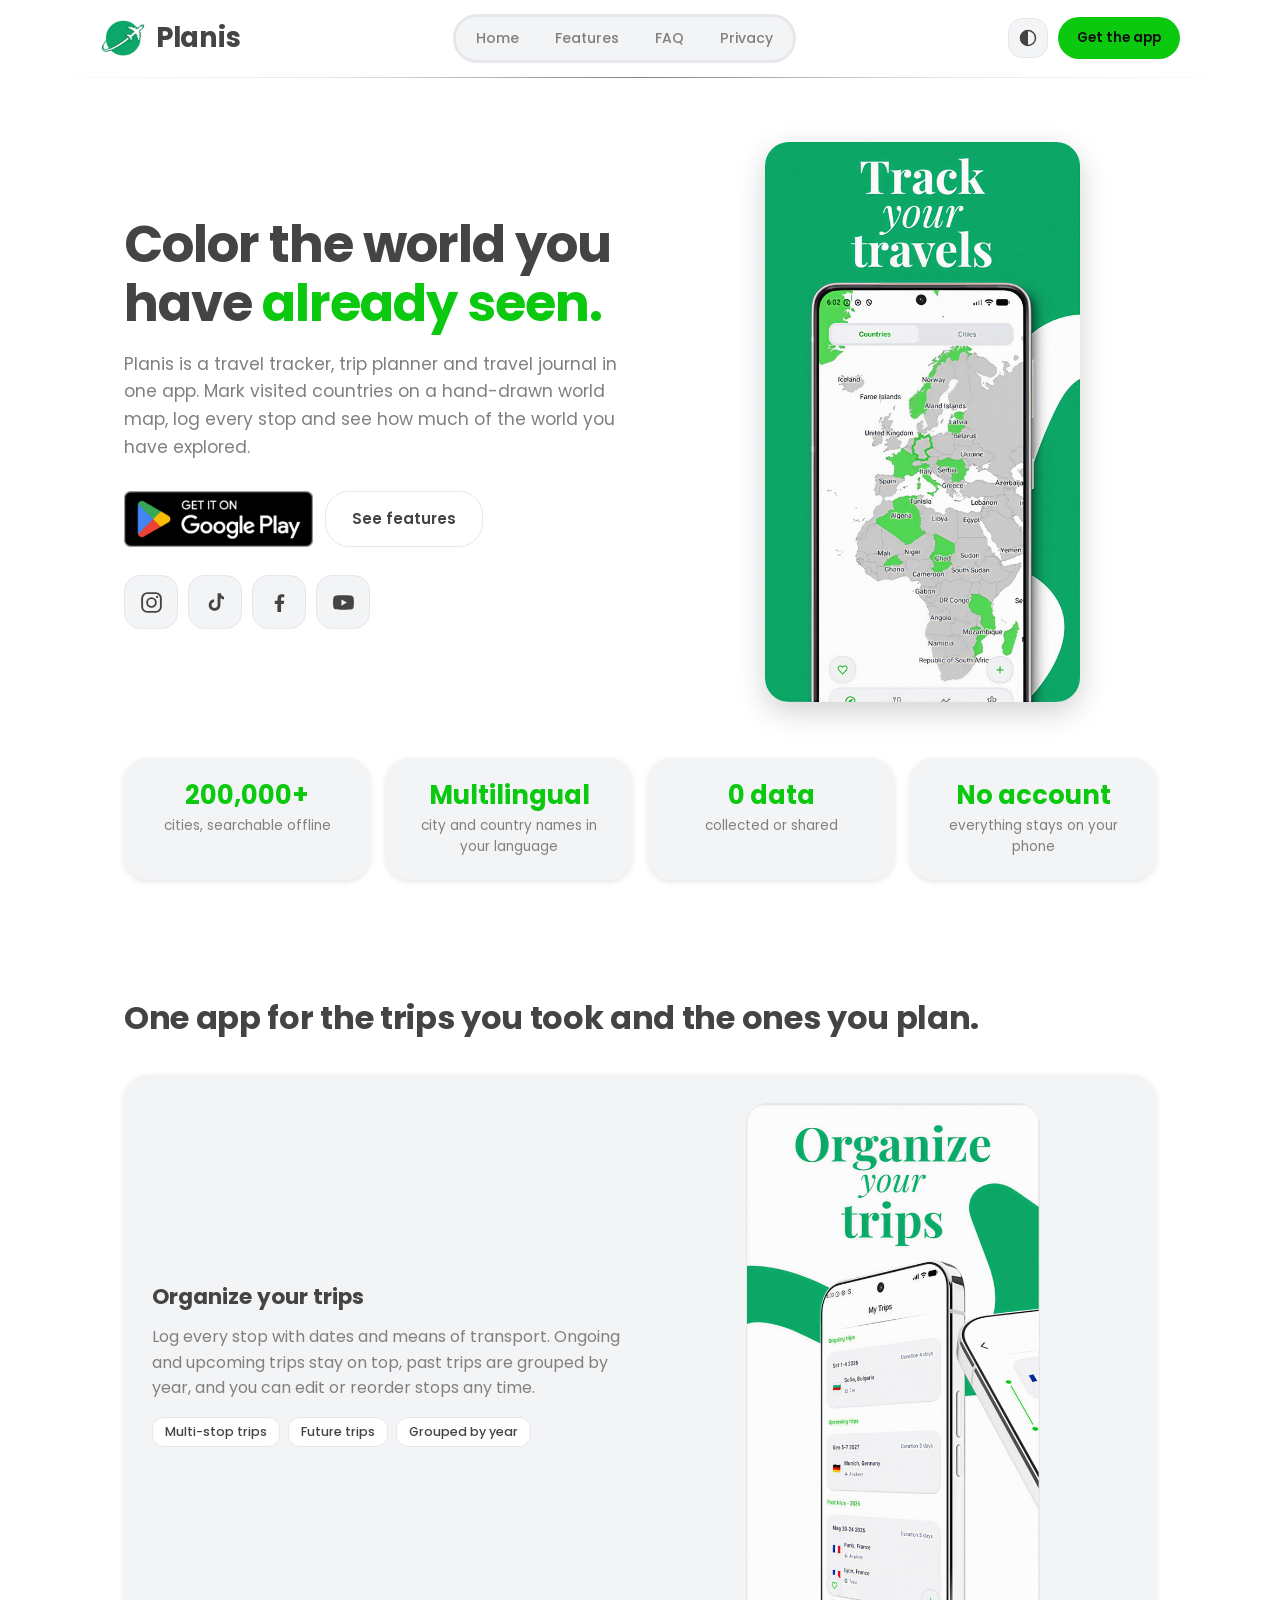
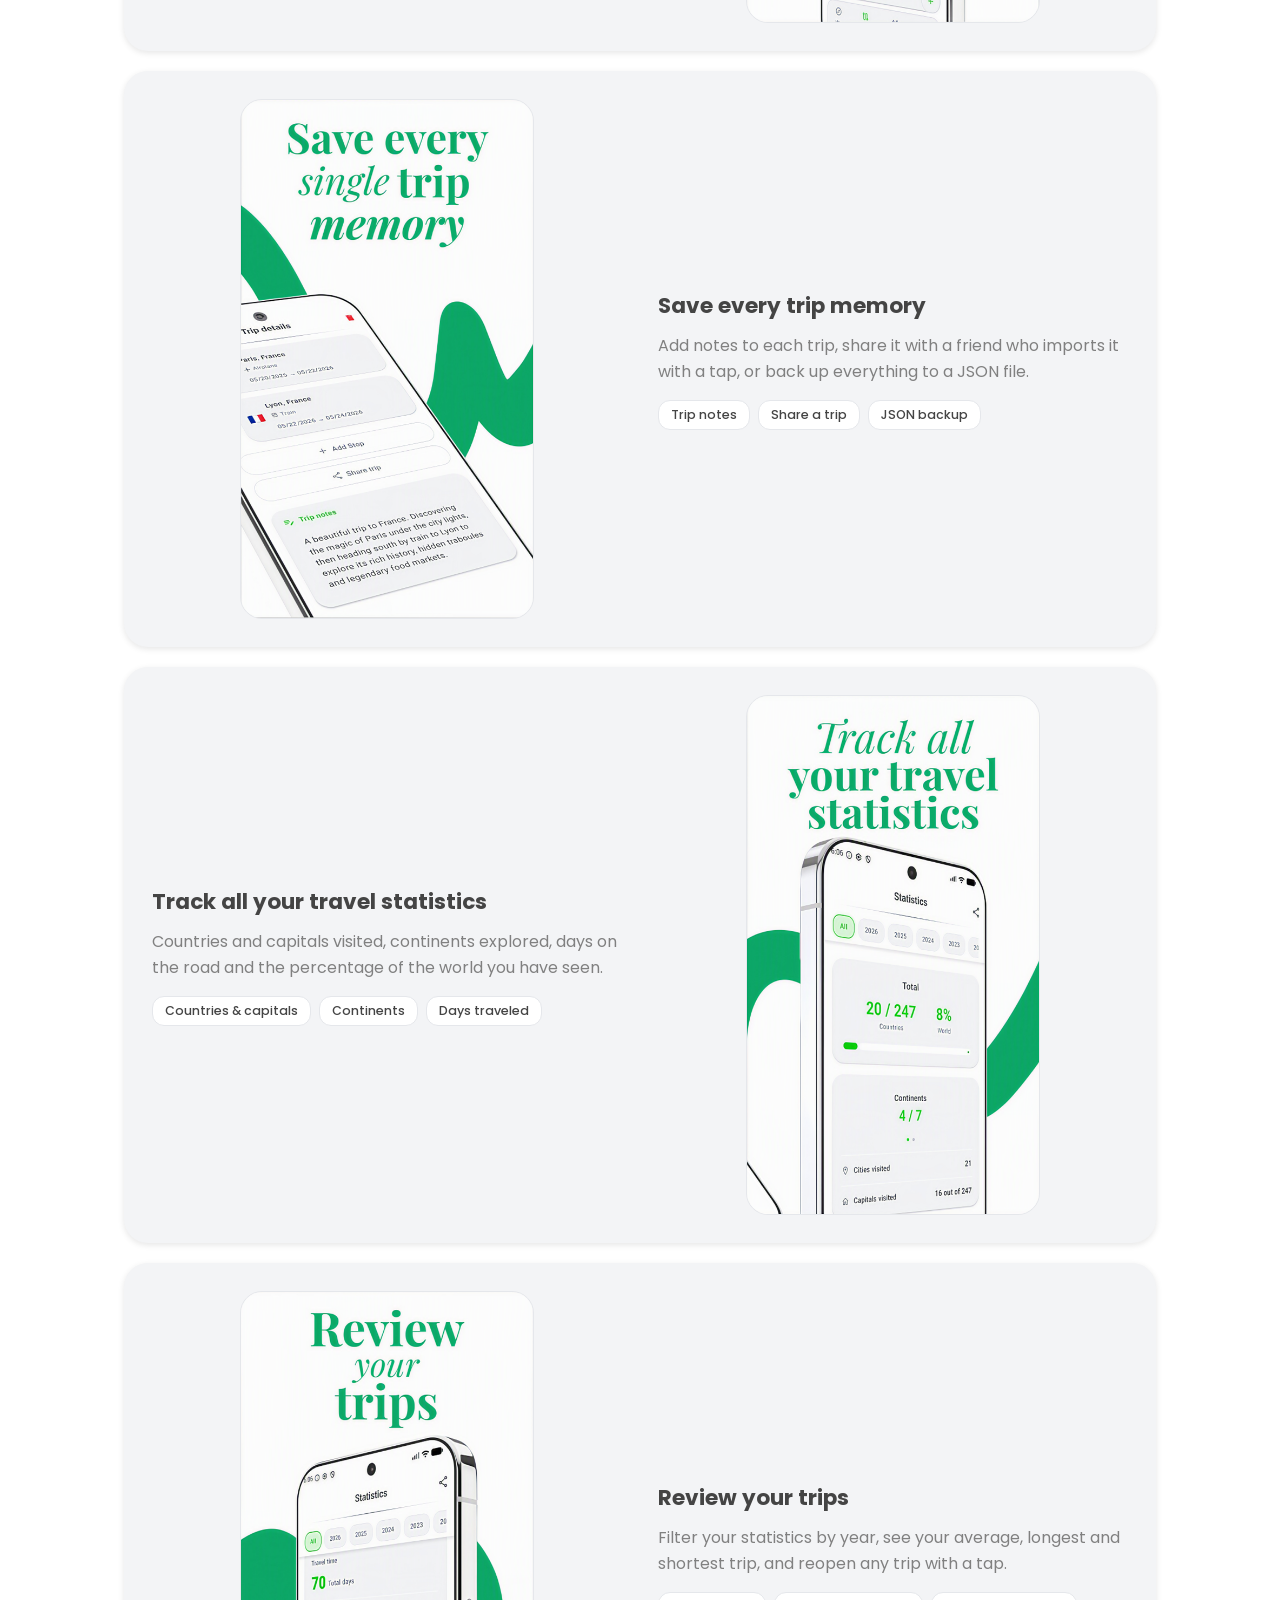
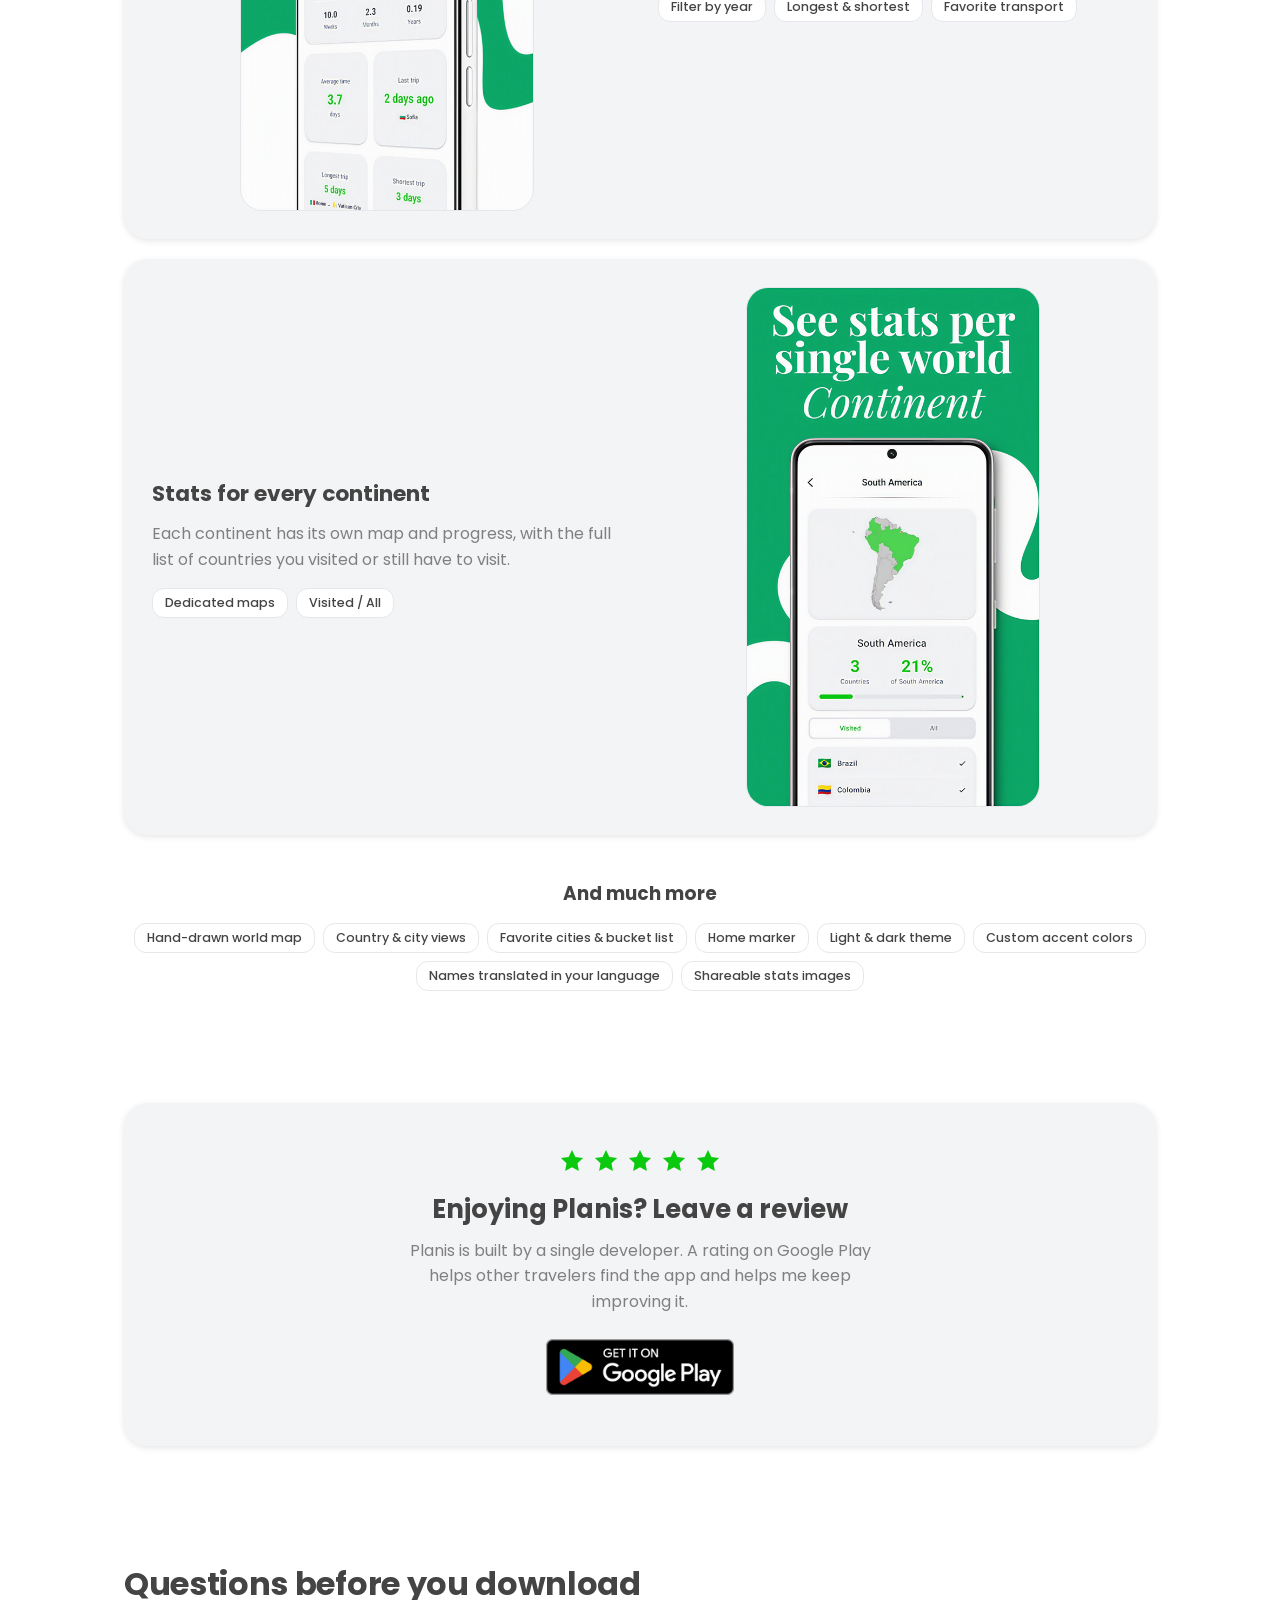
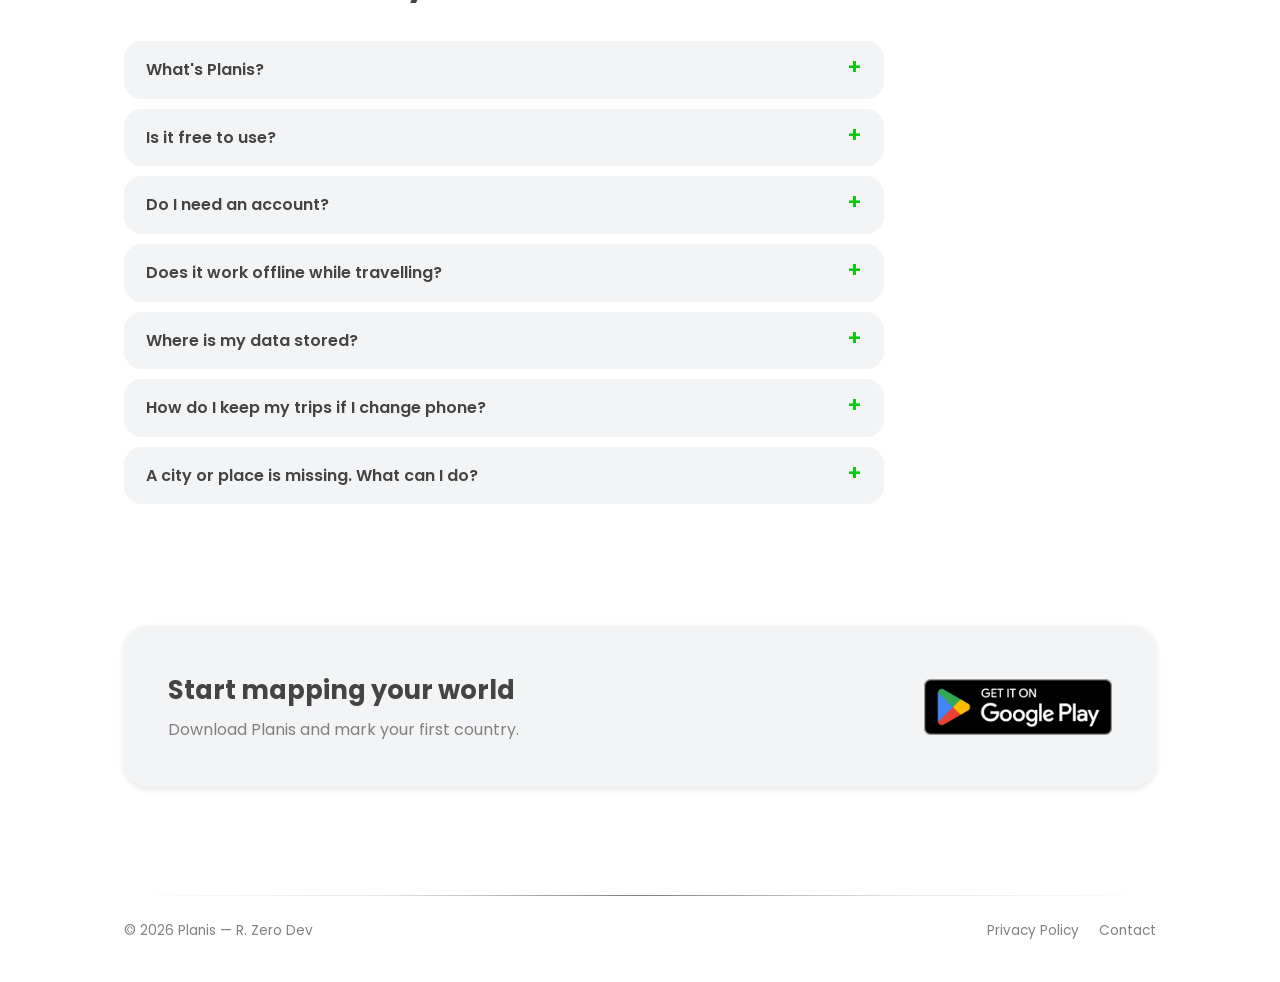
==== index.html @ 57788735 "Update index.html" ====
<!DOCTYPE html>
<html lang="en">
<head>
<meta charset="UTF-8">
<meta name="viewport" content="width=device-width, initial-scale=1.0">
<title>Planis: World Travel Map - Travel tracker &amp; journal</title>
<meta name="description" content="Track your travels, keep a travel journal and view your world statistics. Planis is a private travel map app with a hand-drawn world map. Free on Google Play.">
<meta property="og:title" content="Planis: Visited Countries Map">
<meta property="og:description" content="Track your travels, keep a travel journal and view your world statistics.">
<meta property="og:type" content="website">
<meta property="og:image" content="https://rzerodeveloper.github.io/planis/icon.png">
<meta property="og:url" content="https://rzerodeveloper.github.io/planis/">
<link rel="canonical" href="https://rzerodeveloper.github.io/planis/">
<script type="application/ld+json">
{"@context":"https://schema.org","@type":"MobileApplication","name":"Planis: Visited Countries Map","operatingSystem":"ANDROID","applicationCategory":"TravelApplication","downloadUrl":"https://play.google.com/store/apps/details?id=com.rzerodev.planis","url":"https://rzerodeveloper.github.io/planis/","author":{"@type":"Organization","name":"R. Zero Dev"},"offers":{"@type":"Offer","price":"0","priceCurrency":"USD"}}
</script>
<link rel="icon" href="icon.png" sizes="any">
<link rel="icon" type="image/png" sizes="192x192" href="icon.png">
<link rel="apple-touch-icon" href="icon.png">
<script src="script.js"></script>
<link rel="preconnect" href="https://fonts.googleapis.com">
<link rel="preconnect" href="https://fonts.gstatic.com" crossorigin>
<link href="https://fonts.googleapis.com/css2?family=Poppins:wght@400;500;600;700&display=swap" rel="stylesheet">
<link rel="stylesheet" href="style.css">
</head>
<body>
 
<header class="site">
  <div class="wrap site-bar">
    <a class="logo" href="#top">
      <img class="logo-img" src="icon.png" alt="" onerror="this.style.display='none';this.nextElementSibling.style.display='block'">
      <svg style="display:none" viewBox="0 0 32 32"><rect width="32" height="32" rx="9" fill="#0bc90f"/></svg>
      Planis
    </a>
    <nav class="pill"><a href="#top">Home</a><a href="#features">Features</a><a href="#faq">FAQ</a><a href="privacy.html">Privacy</a></nav>
    <div class="header-actions">
      <details class="prefs">
        <summary aria-label="Appearance"><svg viewBox="0 0 24 24" fill="none" stroke="currentColor" stroke-width="1.8" stroke-linecap="round"><circle cx="12" cy="12" r="9"/><path d="M12 3a9 9 0 0 0 0 18z" fill="currentColor" stroke="none"/></svg></summary>
        <div class="prefs-panel">
          <div class="prefs-label">Theme</div>
          <div class="seg" role="group" aria-label="Theme">
            <button data-theme-set="system" aria-pressed="true">System</button>
            <button data-theme-set="light" aria-pressed="false">Light</button>
            <button data-theme-set="dark" aria-pressed="false">Dark</button>
          </div>
          <div class="prefs-label">Accent color</div>
          <div class="swatches" role="group" aria-label="Accent color">
            <button class="swatch" style="background:#0BC90F" data-c="#0BC90F" aria-label="Green" aria-pressed="true"></button>
            <button class="swatch" style="background:#F18502" data-c="#F18502" aria-label="Orange" aria-pressed="false"></button>
            <button class="swatch" style="background:#00EAFF" data-c="#00EAFF" aria-label="Cyan" aria-pressed="false"></button>
            <button class="swatch" style="background:#A90CC4" data-c="#A90CC4" aria-label="Magenta" aria-pressed="false"></button>
            <button class="swatch" style="background:#BD1207" data-c="#BD1207" aria-label="Red" aria-pressed="false"></button>
          </div>
        </div>
      </details>
      <a class="btn btn-primary btn-small" href="https://play.google.com/store/apps/details?id=com.rzerodev.planis" target="_blank" rel="noopener">Get the app</a>
    </div>
  </div>
  <div class="fade-line"></div>
</header>
 
<main id="top">
 
  <section class="hero">
    <div class="wrap hero-grid">
      <div>
        <h1 class="hero-title">Color the world you have <em>already seen.</em></h1>
        <p class="hero-sub">Planis is a travel tracker, trip planner and travel journal in one app. Mark visited countries on a hand-drawn world map, log every stop and see how much of the world you have explored.</p>
        <div class="hero-actions">
          <a class="badge" href="https://play.google.com/store/apps/details?id=com.rzerodev.planis" target="_blank" rel="noopener"><img src="google-play-badge.png" alt="Get it on Google Play" onerror="var a=this.parentNode;a.className='btn btn-primary';a.textContent='Get it on Google Play'"></a>
          <a class="btn btn-ghost" href="#features">See features</a>
        </div>
        <div class="social-row">
          <a class="social-btn" href="https://www.instagram.com/planis.app/" target="_blank" rel="noopener" aria-label="Planis on Instagram"><svg viewBox="0 0 24 24" fill="none" stroke="currentColor" stroke-width="1.8"><rect x="3" y="3" width="18" height="18" rx="5"/><circle cx="12" cy="12" r="4.2"/><circle cx="17.4" cy="6.6" r="1.1" fill="currentColor" stroke="none"/></svg></a>
          <a class="social-btn" href="https://www.tiktok.com/@planis.app" target="_blank" rel="noopener" aria-label="Planis on TikTok"><svg viewBox="0 0 24 24" fill="currentColor"><path d="M14.5 3h2.6c.2 1.7 1.4 3.1 3.1 3.5v2.7c-1.3-.1-2.5-.5-3.5-1.2v6.4c0 3.1-2.5 5.6-5.6 5.6S5.5 17.5 5.5 14.4c0-3 2.3-5.4 5.2-5.6v2.8c-1.4.2-2.5 1.4-2.5 2.8 0 1.6 1.3 2.9 2.9 2.9s2.9-1.3 2.9-2.9V3z"/></svg></a>
          <a class="social-btn" href="https://www.facebook.com/app.planis" target="_blank" rel="noopener" aria-label="Planis on Facebook"><svg viewBox="0 0 24 24" fill="currentColor"><path d="M13.5 21v-7.6h2.6l.4-3h-3V8.4c0-.9.2-1.5 1.5-1.5h1.6V4.3C15.9 4.2 15 4.1 14 4.1c-2.3 0-3.9 1.4-3.9 4v2.3H7.5v3H10V21h3.5z"/></svg></a>
          <a class="social-btn" href="https://www.youtube.com/@app.planis" target="_blank" rel="noopener" aria-label="Planis on YouTube"><svg viewBox="0 0 24 24" fill="currentColor"><path fill-rule="evenodd" d="M21.6 7.2a2.5 2.5 0 0 0-1.76-1.77C18.25 5 12 5 12 5s-6.25 0-7.84.43A2.5 2.5 0 0 0 2.4 7.2C2 8.8 2 12 2 12s0 3.2.4 4.8a2.5 2.5 0 0 0 1.76 1.77C5.75 19 12 19 12 19s6.25 0 7.84-.43a2.5 2.5 0 0 0 1.76-1.77C22 15.2 22 12 22 12s0-3.2-.4-4.8zM10 15V9l5.2 3L10 15z"/></svg></a>
        </div>
      </div>
      <div class="hero-shot"><img src="screenshots/1.png" alt="Planis app screenshot" onerror="this.parentNode.classList.add('shot','empty');this.parentNode.textContent='screenshots/1.png'"></div>
    </div>
  </section>
 
  <section style="padding-top:24px">
    <div class="wrap stats">
      <div class="stat card"><div class="stat-num">200,000+</div><div class="stat-txt">cities, searchable offline</div></div>
      <div class="stat card"><div class="stat-num">Multilingual</div><div class="stat-txt">city and country names in your language</div></div>
      <div class="stat card"><div class="stat-num">0 data</div><div class="stat-txt">collected or shared</div></div>
      <div class="stat card"><div class="stat-num">No account</div><div class="stat-txt">everything stays on your phone</div></div>
    </div>
  </section>
 
  <section id="features">
    <div class="wrap">
      <div class="section-head"><h2>One app for the trips you took and the ones you plan.</h2></div>
      <div class="feature card">
        <div class="feature-text">
          <h3>Organize your trips</h3>
          <p>Log every stop with dates and means of transport. Ongoing and upcoming trips stay on top, past trips are grouped by year, and you can edit or reorder stops any time.</p>
          <div class="tags"><span>Multi-stop trips</span><span>Future trips</span><span>Grouped by year</span></div>
        </div>
        <div class="feature-shot"><img src="screenshots/2.png" alt="Organize your trips" loading="lazy" onerror="this.outerHTML='<div class=ph>screenshots/2.png</div>'"></div>
      </div>
      <div class="feature card flip">
        <div class="feature-text">
          <h3>Save every trip memory</h3>
          <p>Add notes to each trip, share it with a friend who imports it with a tap, or back up everything to a JSON file.</p>
          <div class="tags"><span>Trip notes</span><span>Share a trip</span><span>JSON backup</span></div>
        </div>
        <div class="feature-shot"><img src="screenshots/3.png" alt="Save every trip memory" loading="lazy" onerror="this.outerHTML='<div class=ph>screenshots/3.png</div>'"></div>
      </div>
      <div class="feature card">
        <div class="feature-text">
          <h3>Track all your travel statistics</h3>
          <p>Countries and capitals visited, continents explored, days on the road and the percentage of the world you have seen.</p>
          <div class="tags"><span>Countries &amp; capitals</span><span>Continents</span><span>Days traveled</span></div>
        </div>
        <div class="feature-shot"><img src="screenshots/4.png" alt="Track all your travel statistics" loading="lazy" onerror="this.outerHTML='<div class=ph>screenshots/4.png</div>'"></div>
      </div>
      <div class="feature card flip">
        <div class="feature-text">
          <h3>Review your trips</h3>
          <p>Filter your statistics by year, see your average, longest and shortest trip, and reopen any trip with a tap.</p>
          <div class="tags"><span>Filter by year</span><span>Longest &amp; shortest</span><span>Favorite transport</span></div>
        </div>
        <div class="feature-shot"><img src="screenshots/5.png" alt="Review your trips" loading="lazy" onerror="this.outerHTML='<div class=ph>screenshots/5.png</div>'"></div>
      </div>
      <div class="feature card">
        <div class="feature-text">
          <h3>Stats for every continent</h3>
          <p>Each continent has its own map and progress, with the full list of countries you visited or still have to visit.</p>
          <div class="tags"><span>Dedicated maps</span><span>Visited / All</span></div>
        </div>
        <div class="feature-shot"><img src="screenshots/6.png" alt="Stats for every continent" loading="lazy" onerror="this.outerHTML='<div class=ph>screenshots/6.png</div>'"></div>
      </div>
      <div class="more">
        <h3>And much more</h3>
        <div class="tags">
          <span>Hand-drawn world map</span><span>Country &amp; city views</span><span>Favorite cities &amp; bucket list</span><span>Home marker</span><span>Light &amp; dark theme</span><span>Custom accent colors</span><span>Names translated in your language</span><span>Shareable stats images</span>
        </div>
      </div>
    </div>
  </section>
 
  <section id="review">
    <div class="wrap">
      <div class="review card">
        <div class="stars" aria-hidden="true"><svg viewBox="0 0 24 24" fill="currentColor"><path d="M12 2.5l2.9 6 6.600.9-4.800 4.600 1.200 6.500L12 17.300 6.100 20.500l1.200-6.500L2.500 9.400l6.600-.9z"/></svg><svg viewBox="0 0 24 24" fill="currentColor"><path d="M12 2.5l2.9 6 6.600.9-4.800 4.600 1.200 6.500L12 17.300 6.100 20.500l1.200-6.500L2.500 9.400l6.600-.9z"/></svg><svg viewBox="0 0 24 24" fill="currentColor"><path d="M12 2.5l2.9 6 6.600.9-4.800 4.600 1.200 6.500L12 17.300 6.100 20.500l1.200-6.500L2.500 9.400l6.600-.9z"/></svg><svg viewBox="0 0 24 24" fill="currentColor"><path d="M12 2.5l2.9 6 6.600.9-4.800 4.600 1.200 6.500L12 17.300 6.100 20.500l1.200-6.500L2.500 9.400l6.600-.9z"/></svg><svg viewBox="0 0 24 24" fill="currentColor"><path d="M12 2.5l2.9 6 6.600.9-4.800 4.600 1.200 6.500L12 17.300 6.100 20.500l1.200-6.500L2.500 9.400l6.600-.9z"/></svg></div>
        <h2>Enjoying Planis? Leave a review</h2>
        <p>Planis is built by a single developer. A rating on Google Play helps other travelers find the app and helps me keep improving it.</p>
        <a class="badge" href="https://play.google.com/store/apps/details?id=com.rzerodev.planis" target="_blank" rel="noopener"><img src="google-play-badge.png" alt="Leave a review on Google Play" onerror="var a=this.parentNode;a.className='btn btn-primary';a.textContent='Leave a review on Google Play'"></a>
      </div>
    </div>
  </section>
 
  <section id="faq">
    <div class="wrap">
      <div class="section-head"><h2>Questions before you download</h2></div>
      <div class="faq">
        <details><summary>What's Planis?</summary><p>Planis is a travel tracker and travel journal. Mark the countries and cities you've visited on a hand-drawn world map, log your trips stop by stop, and see how much of the world you've explored.</p></details>
        <details><summary>Is it free to use?</summary><p>Yes. Planis is free to download and use, with no ads and no in-app purchases.</p></details>
        <details><summary>Do I need an account?</summary><p>No. Open the app and start marking your trips right away.</p></details>
        <details><summary>Does it work offline while travelling?</summary><p>Yes. City search and the map work entirely offline, so you can log a trip with no connection. Internet is only used once, to download the map data.</p></details>
        <details><summary>Where is my data stored?</summary><p>Only on your device. Planis does not collect or share data with third parties.</p></details>
        <details><summary>How do I keep my trips if I change phone?</summary><p>Export all your trips to a JSON file from Settings and import it on your new device.</p></details>
        <details><summary>A city or place is missing. What can I do?</summary><p>Use “Report a missing place” in Settings. It opens your email app with the details prefilled.</p></details>
      </div>
    </div>
  </section>

  <section>
    <div class="wrap">
      <div class="cta card">
        <div><h2>Start mapping your world</h2><p>Download Planis and mark your first country.</p></div>
        <a class="badge" href="https://play.google.com/store/apps/details?id=com.rzerodev.planis" target="_blank" rel="noopener"><img src="google-play-badge.png" alt="Get it on Google Play" onerror="var a=this.parentNode;a.className='btn btn-primary';a.textContent='Get it on Google Play'"></a>
      </div>
    </div>
  </section>
 
</main>
 
<footer class="site">
  <div class="wrap">
    <div class="fade-line" style="margin:0"></div>
    <div class="footer-grid">
      <span>© <span id="anno"></span> Planis — R. Zero Dev</span>
      <div class="footer-links"><a href="privacy.html">Privacy Policy</a><a href="mailto:r.zero.developer@gmail.com">Contact</a></div>
    </div>
  </div>
</footer>
</body>
</html>
---- style.css ----
:root {
  --accent: #0bc90f;
  --surface: #ffffff;
  --surface-var: #f3f4f6;
  --outline: #e5e7eb;
  --on: #444444;
  --on-var: #808080;
  --on-accent: #121212;
  --radius: 24px;
  --max-w: 1080px;
  --font: "Poppins", system-ui, sans-serif;
}
 
@media (prefers-color-scheme: dark) {
  :root:not([data-theme="light"]) {
    --surface: #121212; --surface-var: #1e1e1e; --outline: #2c2c2c; --on: #e3e3e3; --on-var: #8e8e93;
  }
}
:root[data-theme="dark"] {
  --surface: #121212; --surface-var: #1e1e1e; --outline: #2c2c2c; --on: #e3e3e3; --on-var: #8e8e93;
}
 
* { box-sizing: border-box; }
html { scroll-behavior: smooth; }
@media (prefers-reduced-motion: reduce) {
  html { scroll-behavior: auto; }
  * { transition-duration: 0.01ms !important; }
}
 
body {
  margin: 0;
  background: var(--surface);
  color: var(--on);
  font-family: var(--font);
  font-size: 16px;
  line-height: 1.6;
}
 
a { color: var(--accent); }
a:focus-visible, button:focus-visible, summary:focus-visible {
  outline: 3px solid var(--accent);
  outline-offset: 3px;
}
img { max-width: 100%; display: block; }
 
.wrap { max-width: var(--max-w); margin: 0 auto; padding: 0 24px; }
 
.fade-line {
  height: 1.5px;
  margin: 0 32px;
  background: linear-gradient(90deg, transparent, var(--outline), var(--on-var), var(--outline), transparent);
}
 
/* ---------- Header ---------- */
 
header.site {
  position: sticky;
  top: 0;
  z-index: 20;
  background: color-mix(in srgb, var(--surface) 92%, transparent);
  backdrop-filter: blur(8px);
}
.site-bar {
  display: flex;
  align-items: center;
  justify-content: space-between;
  gap: 16px;
  padding: 14px 0;
}
.logo {
  display: flex;
  align-items: center;
  gap: 10px;
  font-weight: 700;
  font-size: 1.7rem;
  letter-spacing: -0.01em;
  color: var(--on);
  text-decoration: none;
}
.logo-img, .logo svg { width: 46px; height: 46px; border-radius: 13px; }
 
/* Barra di navigazione */
nav.pill {
  display: flex;
  gap: 4px;
  padding: 4px;
  background: var(--surface-var);
  border: 3px solid var(--outline);
  border-radius: 24px;
}
nav.pill a {
  color: var(--on-var);
  text-decoration: none;
  font-size: 0.88rem;
  font-weight: 500;
  padding: 6px 16px;
  border-radius: 18px;
  transition: color 0.15s;
}
nav.pill a:hover { color: var(--accent); }
 
.btn {
  display: inline-flex;
  align-items: center;
  gap: 8px;
  font-family: var(--font);
  font-weight: 600;
  font-size: 0.95rem;
  text-decoration: none;
  padding: 13px 26px;
  border-radius: 24px;
  border: 1px solid transparent;
  transition: transform 0.15s;
}
.btn:hover { transform: translateY(-2px); }
.btn-primary { background: var(--accent); color: var(--on-accent); }
.btn-ghost { background: var(--surface); border-color: var(--outline); color: var(--on); }
.btn-small { padding: 9px 18px; font-size: 0.85rem; }
 
/* ---------- Hero ---------- */
 
.hero { padding: 64px 0 32px; }
.hero-grid {
  display: grid;
  grid-template-columns: 1.05fr 0.95fr;
  gap: 48px;
  align-items: center;
}
h1.hero-title {
  font-size: clamp(2.1rem, 4.4vw, 3.2rem);
  line-height: 1.15;
  font-weight: 700;
  letter-spacing: -0.02em;
  margin: 0 0 18px;
  color: var(--on);
}
.hero-title em { font-style: normal; color: var(--accent); }
.hero-sub { color: var(--on-var); font-size: 1.08rem; max-width: 46ch; margin: 0 0 30px; }
.hero-actions { display: flex; flex-wrap: wrap; gap: 12px; margin-bottom: 28px; }
 
.social-row { display: flex; gap: 10px; }
.social-btn {
  width: 54px; height: 54px;
  border-radius: 16px;
  background: var(--surface-var);
  border: 1px solid var(--outline);
  display: flex; align-items: center; justify-content: center;
  color: var(--on);
  transition: color 0.15s, border-color 0.15s;
}
.social-btn svg { width: 25px; height: 25px; }
.social-btn:hover { color: var(--accent); border-color: var(--accent); }
 
.swatches { display: flex; align-items: center; gap: 10px; }
.swatch {
  width: 22px; height: 22px; border-radius: 50%;
  border: 2px solid var(--surface);
  box-shadow: 0 0 0 1px var(--outline);
  cursor: pointer; padding: 0;
}
.swatch[aria-pressed="true"] { box-shadow: 0 0 0 2px var(--on); }
 
/* ---------- Cards ---------- */
 
.card {
  background: var(--surface-var);
  border-radius: var(--radius);
  box-shadow: 0 2px 6px rgba(0,0,0,0.10);
}
 
.shot { padding: 10px; border-radius: var(--radius); background: var(--surface-var); border: 1px solid var(--outline); overflow: hidden; }
.shot img { width: 100%; height: auto; border-radius: 16px; }
.shot.empty {
  aspect-ratio: 16 / 9;
  display: flex; align-items: center; justify-content: center;
  color: var(--on-var); font-size: 0.85rem;
  border-style: dashed;
}
 
.stats {
  display: grid;
  grid-template-columns: repeat(4, 1fr);
  gap: 16px;
}
.stat { padding: 22px 20px; text-align: center; }
.stat-num { font-size: 1.6rem; font-weight: 700; color: var(--accent); line-height: 1.2; }
.stat-txt { color: var(--on-var); font-size: 0.85rem; margin-top: 4px; }
 
/* ---------- Sections ---------- */
 
section { padding: 56px 0; }
.section-head { margin-bottom: 32px; }
.section-head h2 { font-size: clamp(1.5rem, 3vw, 2rem); font-weight: 700; margin: 0 0 8px; letter-spacing: -0.01em; }
.section-head p { color: var(--on-var); margin: 0; max-width: 56ch; }
 
.feature { padding: 28px; display: grid; grid-template-columns: 1fr 1fr; gap: 36px; align-items: center; margin-bottom: 20px; }
.feature.flip .feature-text { order: 2; }
.feature h3 { font-size: 1.35rem; margin: 0 0 10px; }
.feature p { color: var(--on-var); margin: 0 0 16px; }
.tags { display: flex; flex-wrap: wrap; gap: 8px; }
.tags span {
  font-size: 0.78rem; font-weight: 500;
  padding: 4px 12px; border-radius: 12px;
  background: var(--surface); border: 1px solid var(--outline); color: var(--on);
}
 
/* FAQ */
.faq { max-width: 760px; }
.faq details { background: var(--surface-var); border-radius: 18px; padding: 16px 22px; margin-bottom: 10px; }
.faq summary { font-weight: 600; cursor: pointer; list-style: none; display: flex; justify-content: space-between; gap: 16px; }
.faq summary::-webkit-details-marker { display: none; }
.faq summary::after { content: "+"; color: var(--accent); font-size: 1.3rem; line-height: 1; }
.faq details[open] summary::after { content: "\2212"; }
.faq details p { color: var(--on-var); margin: 10px 0 0; }
 
/* CTA */
.cta { padding: 44px; display: flex; align-items: center; justify-content: space-between; gap: 24px; flex-wrap: wrap; }
.cta h2 { margin: 0 0 6px; font-size: 1.6rem; }
.cta p { margin: 0; color: var(--on-var); }
 
/* ---------- Footer ---------- */
 
footer.site { margin-top: 24px; padding: 28px 0 40px; }
.footer-grid { display: flex; justify-content: space-between; flex-wrap: wrap; gap: 14px; font-size: 0.85rem; color: var(--on-var); padding-top: 24px; }
.footer-links { display: flex; gap: 20px; }
.footer-links a { color: var(--on-var); text-decoration: none; }
.footer-links a:hover { color: var(--accent); }
 
/* ---------- Privacy ---------- */
 
.legal { padding: 44px 0 80px; }
.back-link { display: inline-block; color: var(--accent); text-decoration: none; font-weight: 600; font-size: 0.9rem; margin-bottom: 14px; }
.legal h1 { font-size: clamp(1.8rem, 3.4vw, 2.4rem); margin: 0 0 4px; }
.legal .updated { color: var(--on-var); font-size: 0.9rem; margin: 0 0 28px; }
.legal-inner { max-width: 760px; margin: 0 auto; }
.legal-body { padding: 32px; }
.legal-body h2 { font-size: 1.1rem; margin: 30px 0 8px; color: var(--on); }
.legal-body h2:first-child { margin-top: 0; }
.legal-body p, .legal-body li { color: var(--on-var); }
.legal-body ul { padding-left: 22px; }
 
/* ---------- Responsive ---------- */
 
@media (max-width: 860px) {
  .hero-grid, .feature { grid-template-columns: 1fr; }
  .feature.flip .feature-text { order: 0; }
  .stats { grid-template-columns: 1fr 1fr; }
}
@media (max-width: 600px) {
  nav.pill { display: none; }
  .wrap { padding: 0 18px; }
  .cta { padding: 30px 24px; }
  .legal-body { padding: 22px; }
  .site-bar { gap: 8px; padding: 18px 0; min-height: 72px; }
  .header-actions { gap: 6px; }
  .btn-small { padding: 8px 13px; font-size: 0.78rem; }
  .prefs summary { width: 36px; height: 36px; border-radius: 12px; }
  .prefs summary svg { width: 17px; height: 17px; }
  .prefs-panel { width: 220px; right: -10px; }
  header.site .wrap { padding: 0 22px; }
}
@media (max-width: 400px) {
  .logo { font-size: 1.15rem; gap: 7px; }
  .logo-img, .logo svg { width: 30px; height: 30px; border-radius: 9px; }
  .btn-small { padding: 7px 11px; font-size: 0.72rem; }
}
 
 
/* ---------- Header: aspetto (tema + colore) ---------- */
.header-actions { display: flex; align-items: center; gap: 10px; }
.prefs { position: relative; }
.prefs summary {
  list-style: none; cursor: pointer;
  width: 40px; height: 40px; border-radius: 14px;
  display: flex; align-items: center; justify-content: center;
  background: var(--surface-var); border: 1px solid var(--outline); color: var(--on);
}
.prefs summary::-webkit-details-marker { display: none; }
.prefs summary svg { width: 20px; height: 20px; }
.prefs[open] summary { border-color: var(--accent); color: var(--accent); }
.prefs-panel {
  position: absolute; right: 0; top: 50px; width: 260px; padding: 18px;
  background: var(--surface-var); border: 1px solid var(--outline);
  border-radius: 20px; box-shadow: 0 10px 30px rgba(0,0,0,0.25);
}
.prefs-label { font-size: 0.78rem; font-weight: 600; color: var(--on-var); margin: 0 0 8px; }
.prefs-label:not(:first-child) { margin-top: 16px; }
.seg { display: flex; background: var(--outline); border-radius: 12px; padding: 3px; }
.seg button {
  flex: 1; border: 0; background: transparent; color: var(--on-var);
  font: 500 0.82rem var(--font); padding: 7px 0; border-radius: 9px; cursor: pointer;
}
.seg button[aria-pressed="true"] { background: var(--surface); color: var(--accent); font-weight: 700; }
 
/* ---------- Badge Google Play ---------- */
.badge img { height: 56px; width: auto; }
.badge { display: inline-block; transition: transform 0.15s; }
.badge:hover { transform: translateY(-2px); }
 
/* ---------- Hero shot ---------- */
.hero-shot { display: flex; justify-content: center; }
.hero-shot img { max-height: 560px; width: auto; border-radius: 24px; box-shadow: 0 10px 30px rgba(0,0,0,0.18); }
 
/* ---------- Feature grid (solo testo) ---------- */
.feat-grid { display: grid; grid-template-columns: repeat(3, 1fr); gap: 16px; }
.feat { padding: 26px; }
.feat-icon {
  width: 44px; height: 44px; border-radius: 14px; margin-bottom: 16px;
  background: var(--surface); border: 1px solid var(--outline); color: var(--accent);
  display: flex; align-items: center; justify-content: center;
}
.feat-icon svg { width: 22px; height: 22px; }
.feat h3 { font-size: 1.05rem; margin: 0 0 8px; }
.feat p { color: var(--on-var); font-size: 0.92rem; margin: 0; }
 
/* ---------- Gallery ---------- */
.gallery { display: flex; gap: 18px; overflow-x: auto; padding: 4px 24px 20px; scroll-snap-type: x proximity; }
.gallery img, .gallery .ph {
  height: 460px; width: auto; flex: 0 0 auto; border-radius: 22px;
  scroll-snap-align: center; border: 1px solid var(--outline);
}
.gallery .ph { width: 230px; display: flex; align-items: center; justify-content: center; border-style: dashed; color: var(--on-var); font-size: 0.85rem; }
 
/* ---------- Review ---------- */
.review { padding: 44px; text-align: center; }
.stars { display: flex; justify-content: center; gap: 6px; color: var(--accent); margin-bottom: 14px; }
.stars svg { width: 28px; height: 28px; }
.review h2 { margin: 0 0 8px; font-size: 1.6rem; }
.review p { margin: 0 auto 24px; color: var(--on-var); max-width: 48ch; }
 
@media (max-width: 860px) { .feat-grid { grid-template-columns: 1fr 1fr; } }
@media (max-width: 600px) { .feat-grid { grid-template-columns: 1fr; } .gallery img, .gallery .ph { height: 380px; } .review { padding: 30px 22px; } }
 
/* Feature rows con screenshot */
.feature-shot { display: flex; justify-content: center; }
.feature-shot img { max-height: 520px; width: auto; max-width: 100%; border-radius: 22px; border: 1px solid var(--outline); }
.feature-shot .ph { width: 240px; height: 420px; display: flex; align-items: center; justify-content: center; border: 2px dashed var(--outline); border-radius: 22px; color: var(--on-var); font-size: 0.85rem; }
.more { text-align: center; padding-top: 24px; }
.more h3 { font-size: 1.15rem; margin: 0 0 14px; }
.more .tags { justify-content: center; }
@media (max-width: 600px) { .feature-shot img { max-height: 440px; } .logo { font-size: 1.5rem; } .logo-img, .logo svg { width: 40px; height: 40px; } }
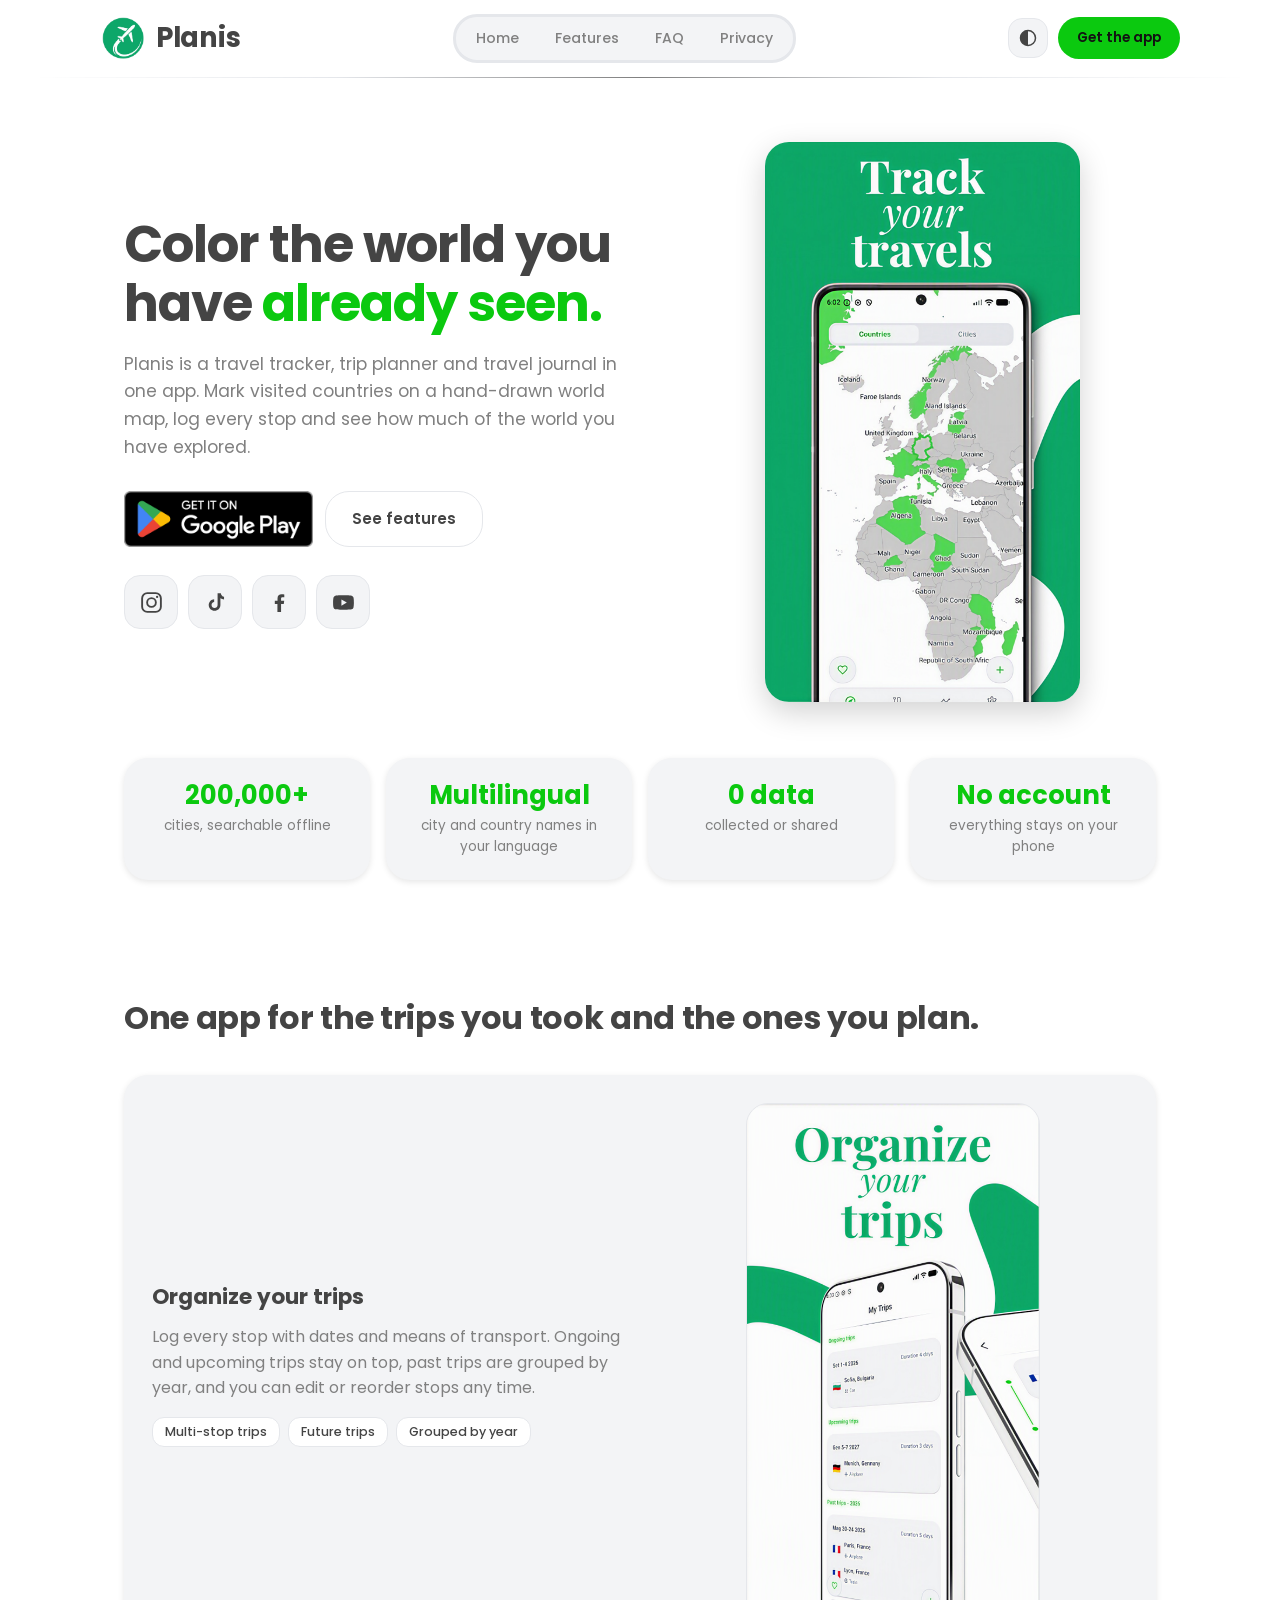
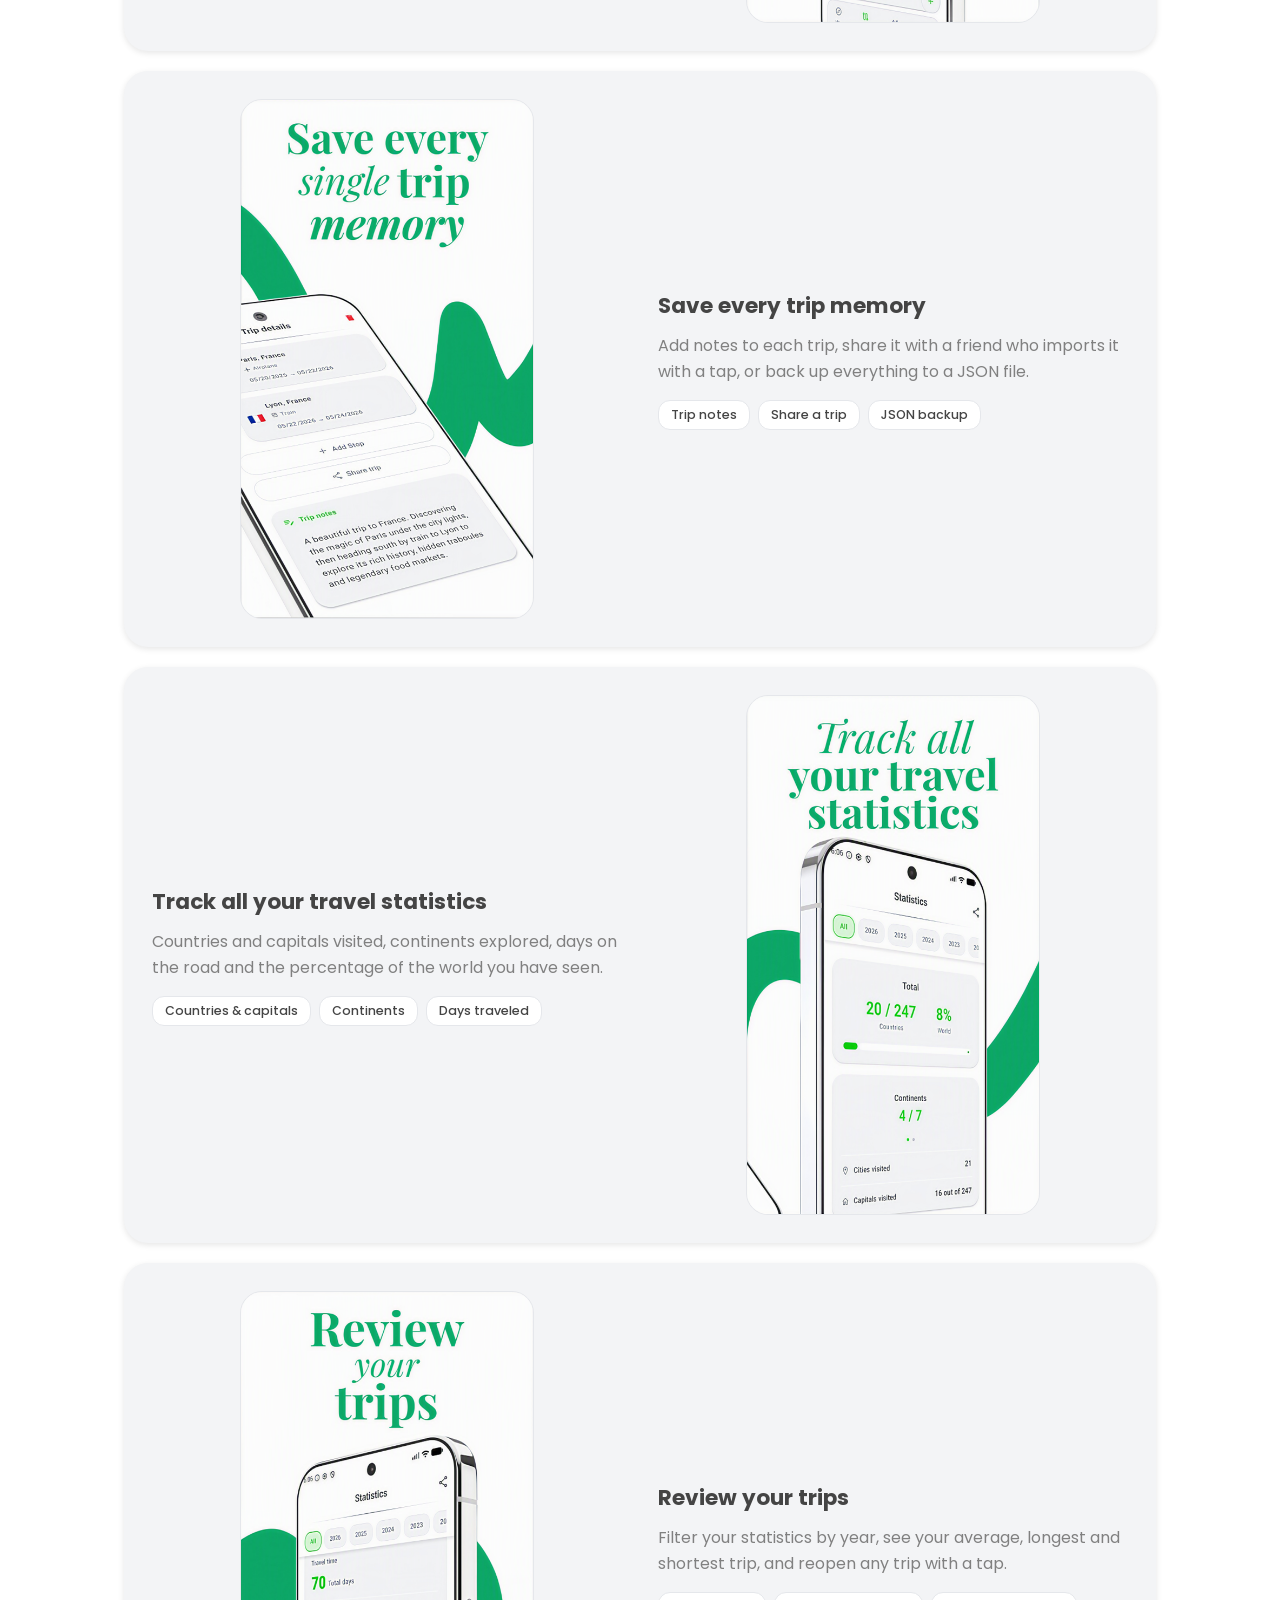
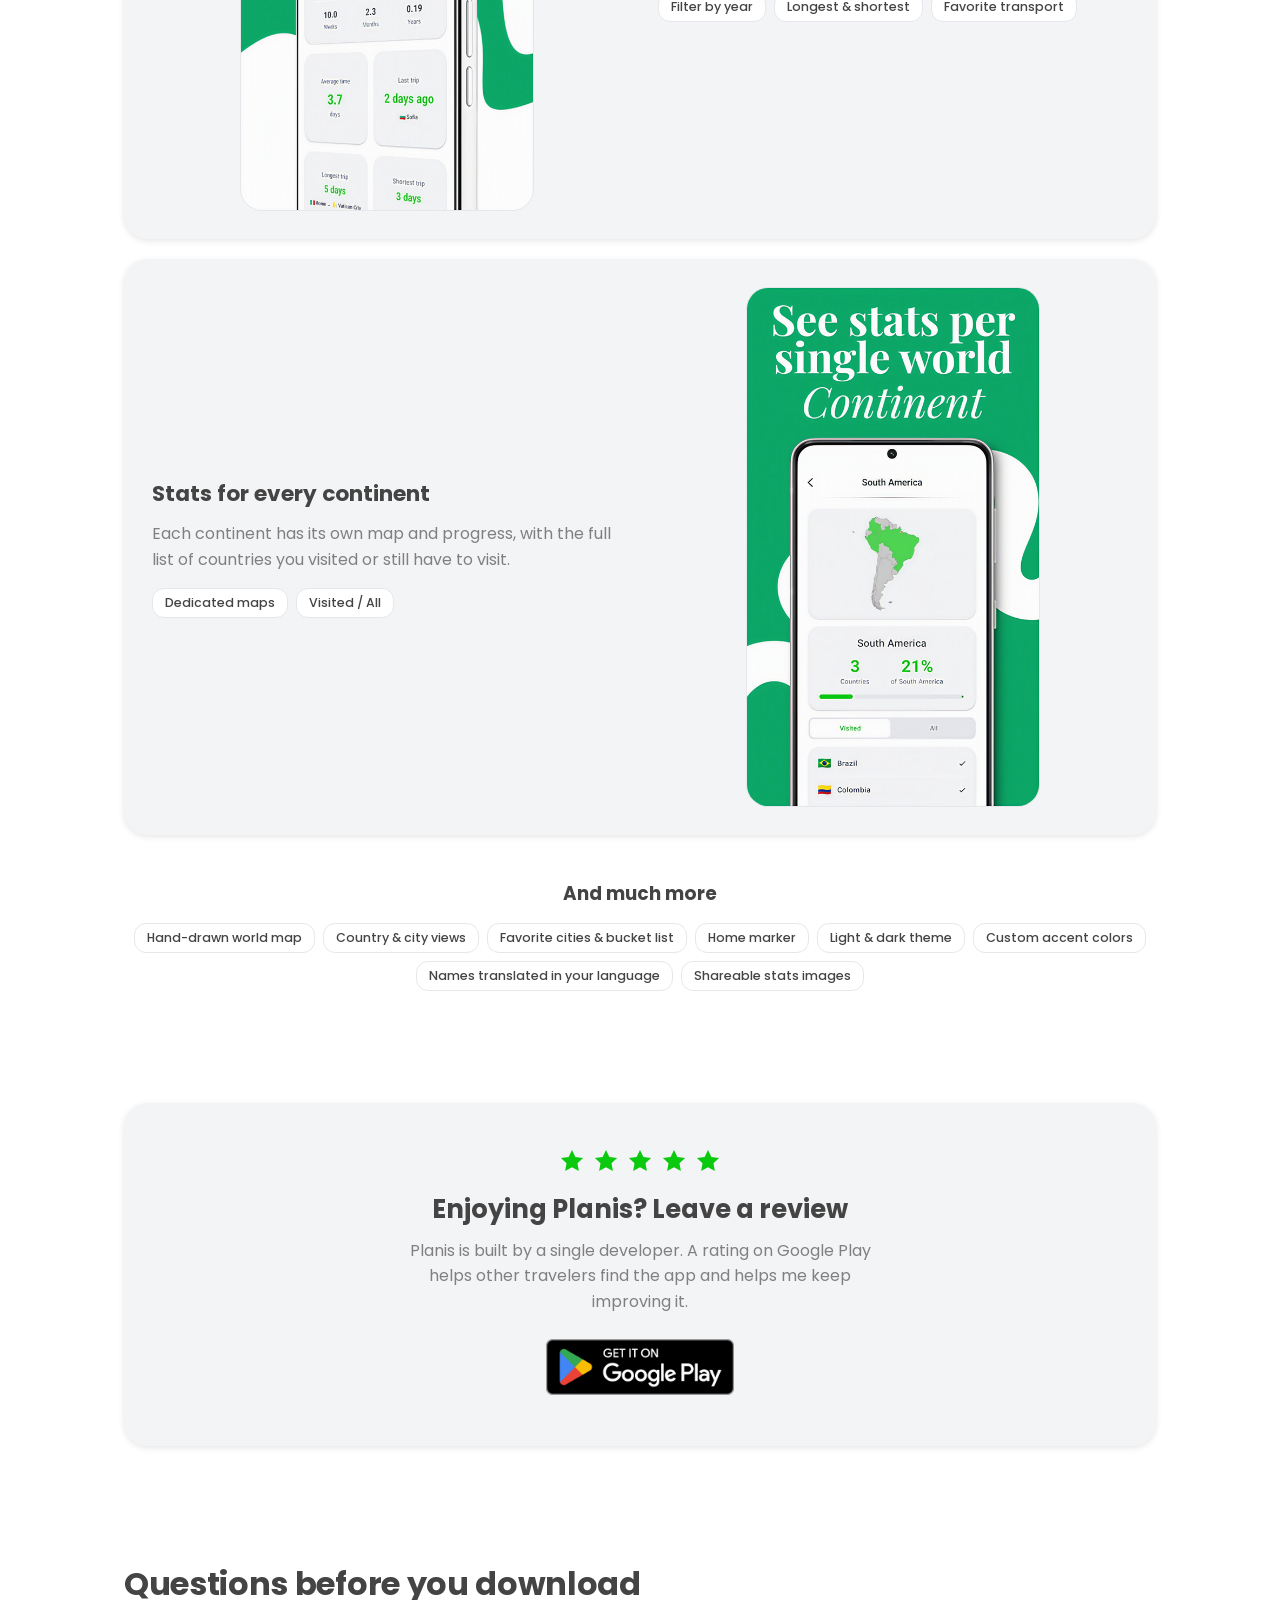
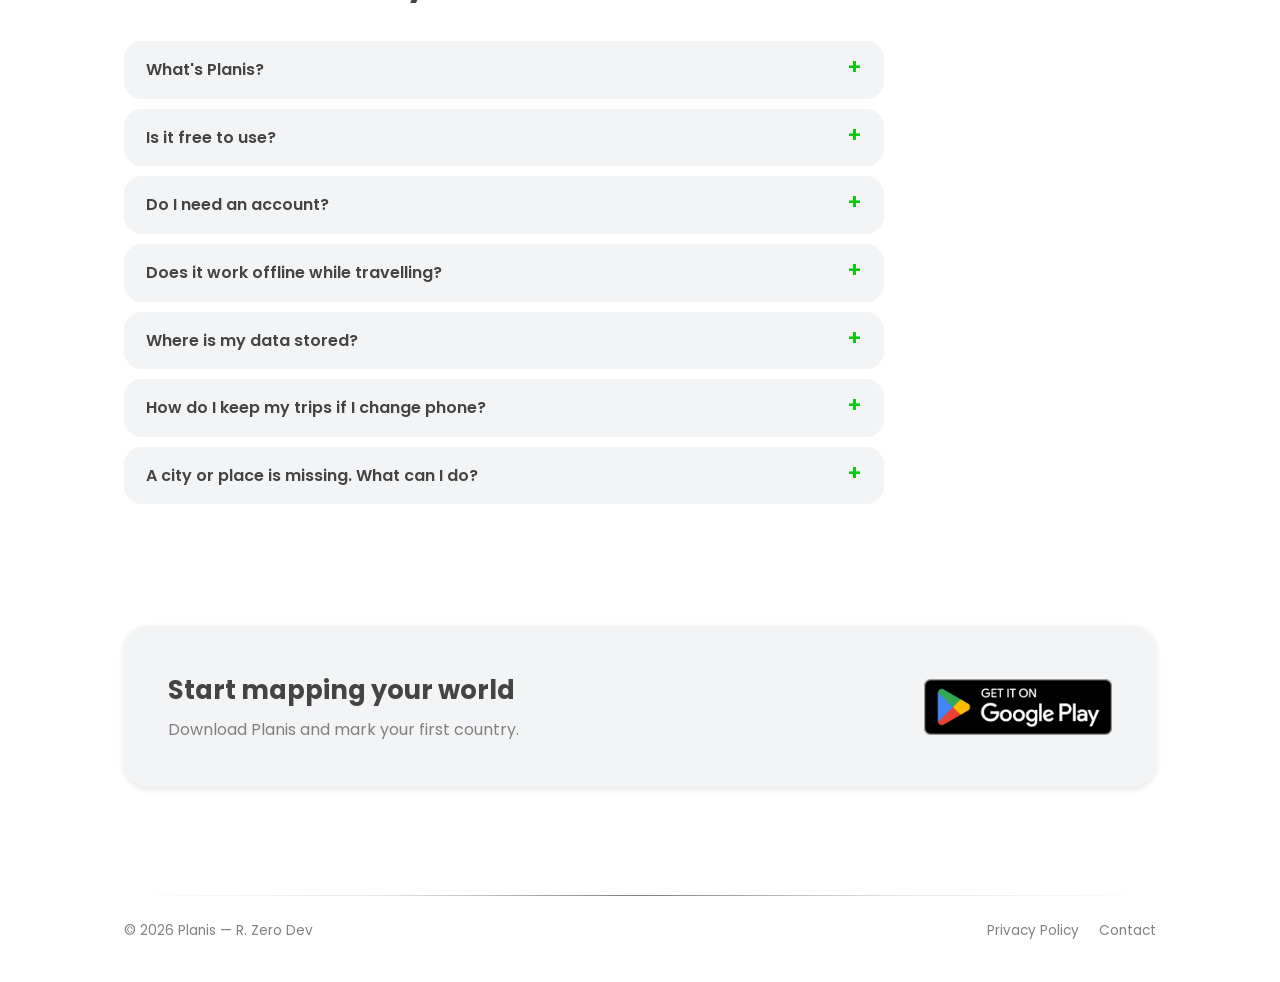
==== commit b8f8e1d2: "Update index.html" ====
--- a/index.html
+++ b/index.html
@@ -160,7 +160,7 @@
         <details><summary>What's Planis?</summary><p>Planis is a travel tracker and travel journal. Mark the countries and cities you've visited on a hand-drawn world map, log your trips stop by stop, and see how much of the world you've explored.</p></details>
         <details><summary>Is it free to use?</summary><p>Yes. Planis is free to download and use, with no ads and no in-app purchases.</p></details>
         <details><summary>Do I need an account?</summary><p>No. Open the app and start marking your trips right away.</p></details>
-        <details><summary>Does it work offline while travelling?</summary><p>Yes. City search and the map work entirely offline, so you can log a trip with no connection. Internet is only used once, to download the map data.</p></details>
+        <details><summary>Does it work offline while travelling?</summary><p>Absolutely. City search and the map work entirely offline, so you can log a trip whenever you want.</p></details>
         <details><summary>Where is my data stored?</summary><p>Only on your device. Planis does not collect or share data with third parties.</p></details>
         <details><summary>How do I keep my trips if I change phone?</summary><p>Export all your trips to a JSON file from Settings and import it on your new device.</p></details>
         <details><summary>A city or place is missing. What can I do?</summary><p>Use “Report a missing place” in Settings. It opens your email app with the details prefilled.</p></details>
--- a/style.css
+++ b/style.css
@@ -251,7 +251,7 @@
   .wrap { padding: 0 18px; }
   .cta { padding: 30px 24px; }
   .legal-body { padding: 22px; }
-  .site-bar { gap: 8px; padding: 18px 0; min-height: 72px; }
+  .site-bar { gap: 8px; padding: 18px 0; min-height: 65px; }
   .header-actions { gap: 6px; }
   .btn-small { padding: 8px 13px; font-size: 0.78rem; }
   .prefs summary { width: 36px; height: 36px; border-radius: 12px; }
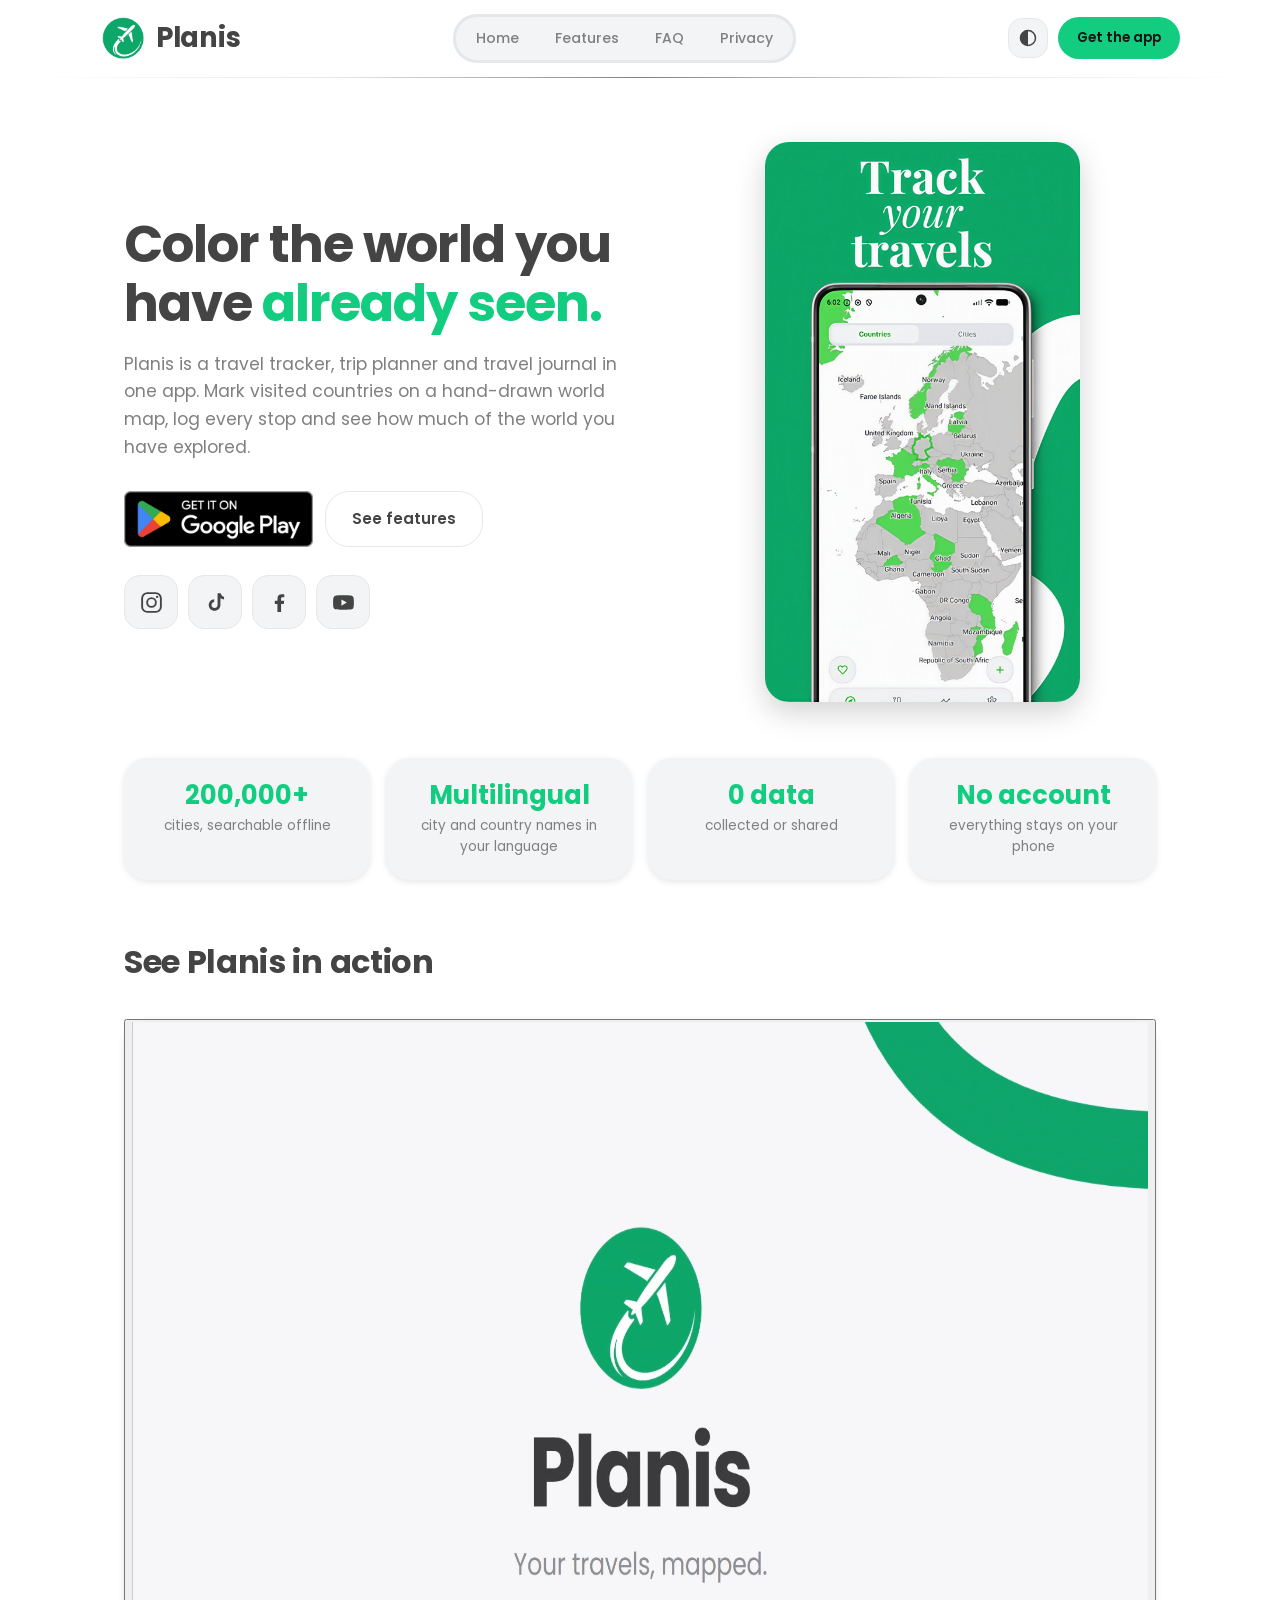
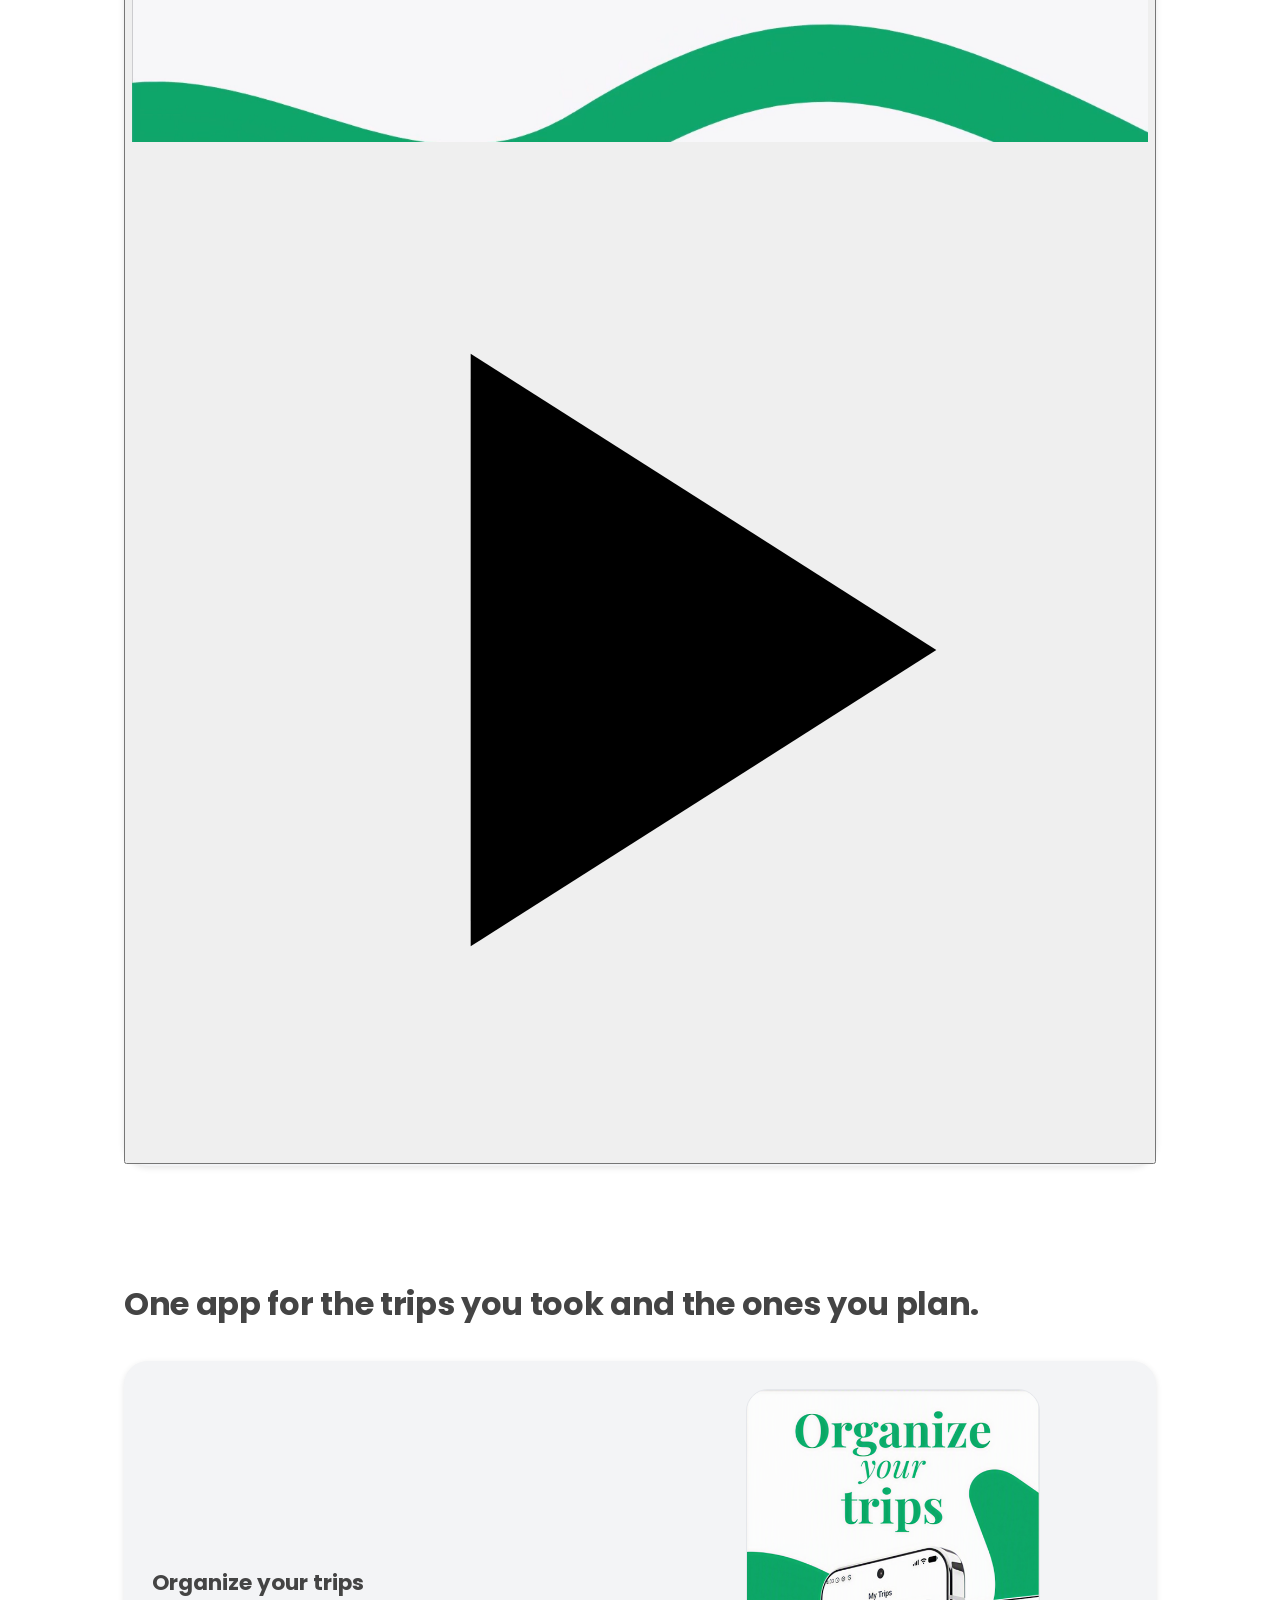
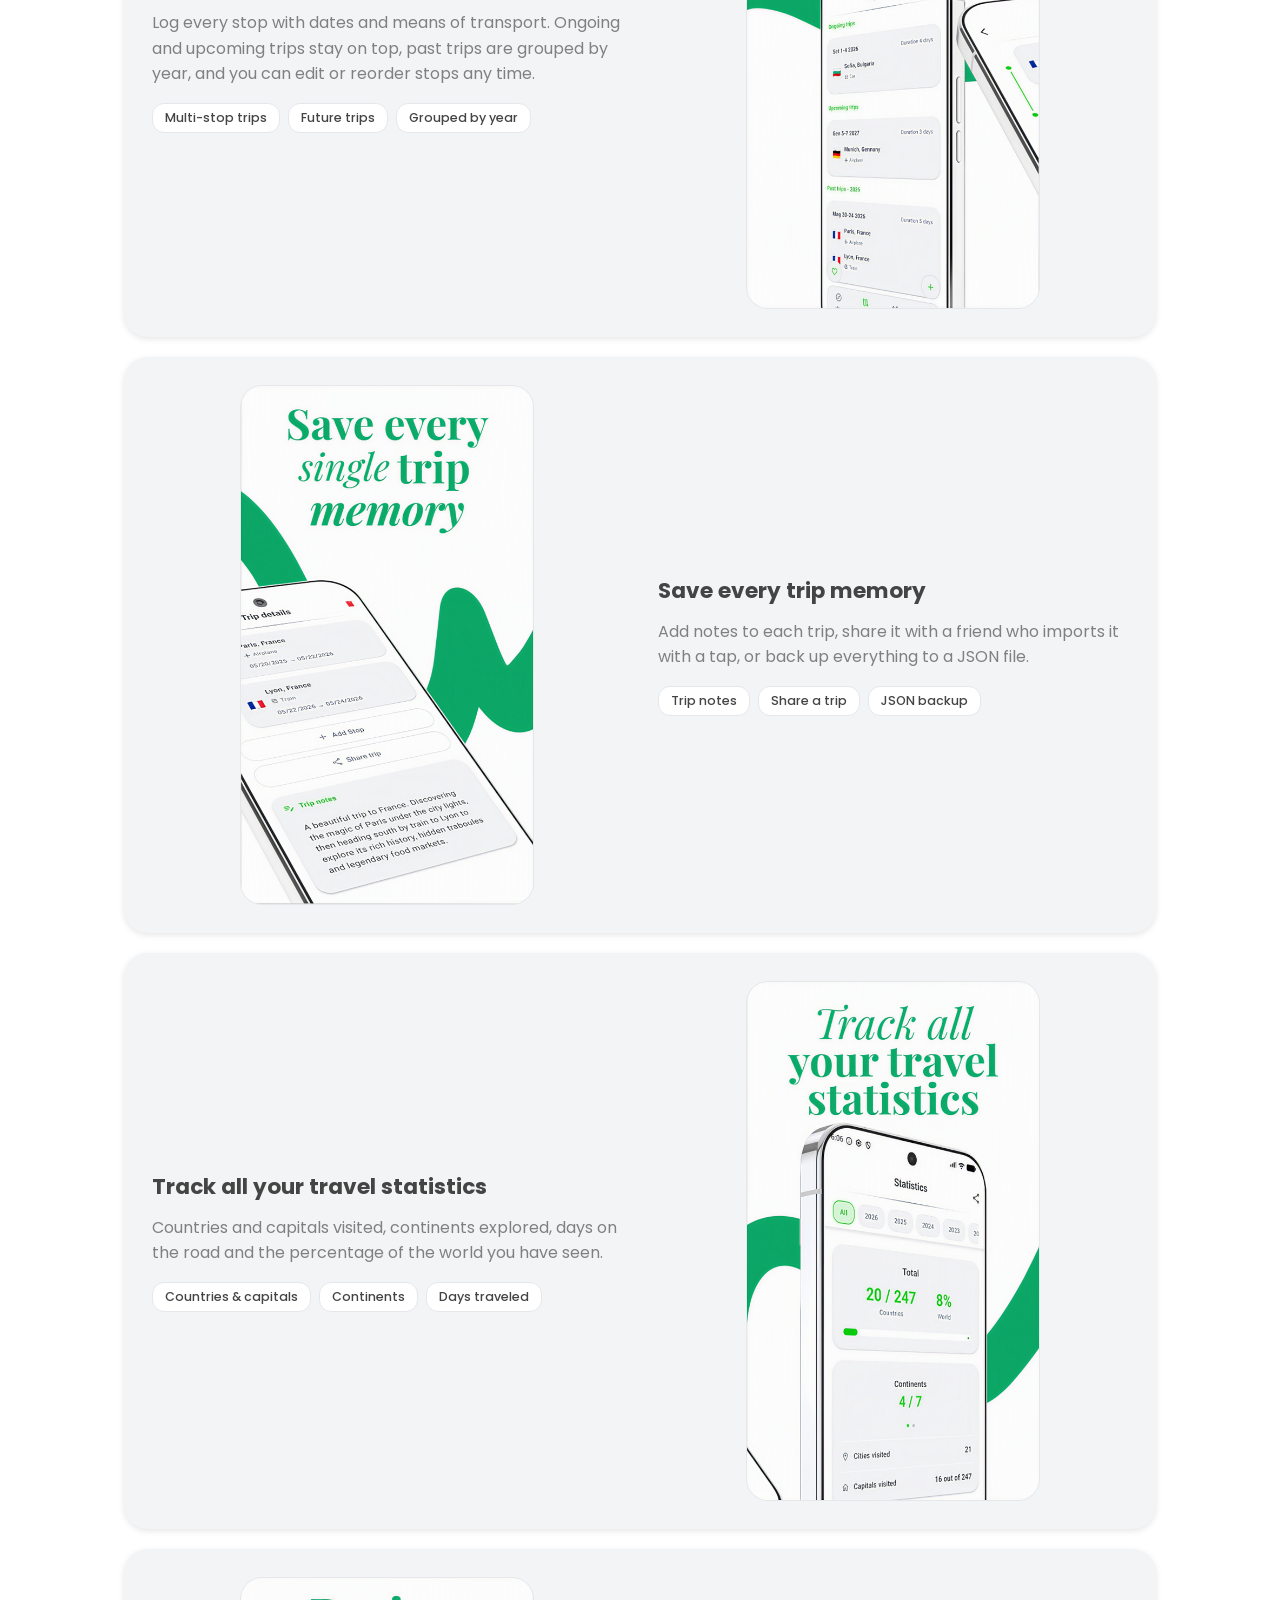
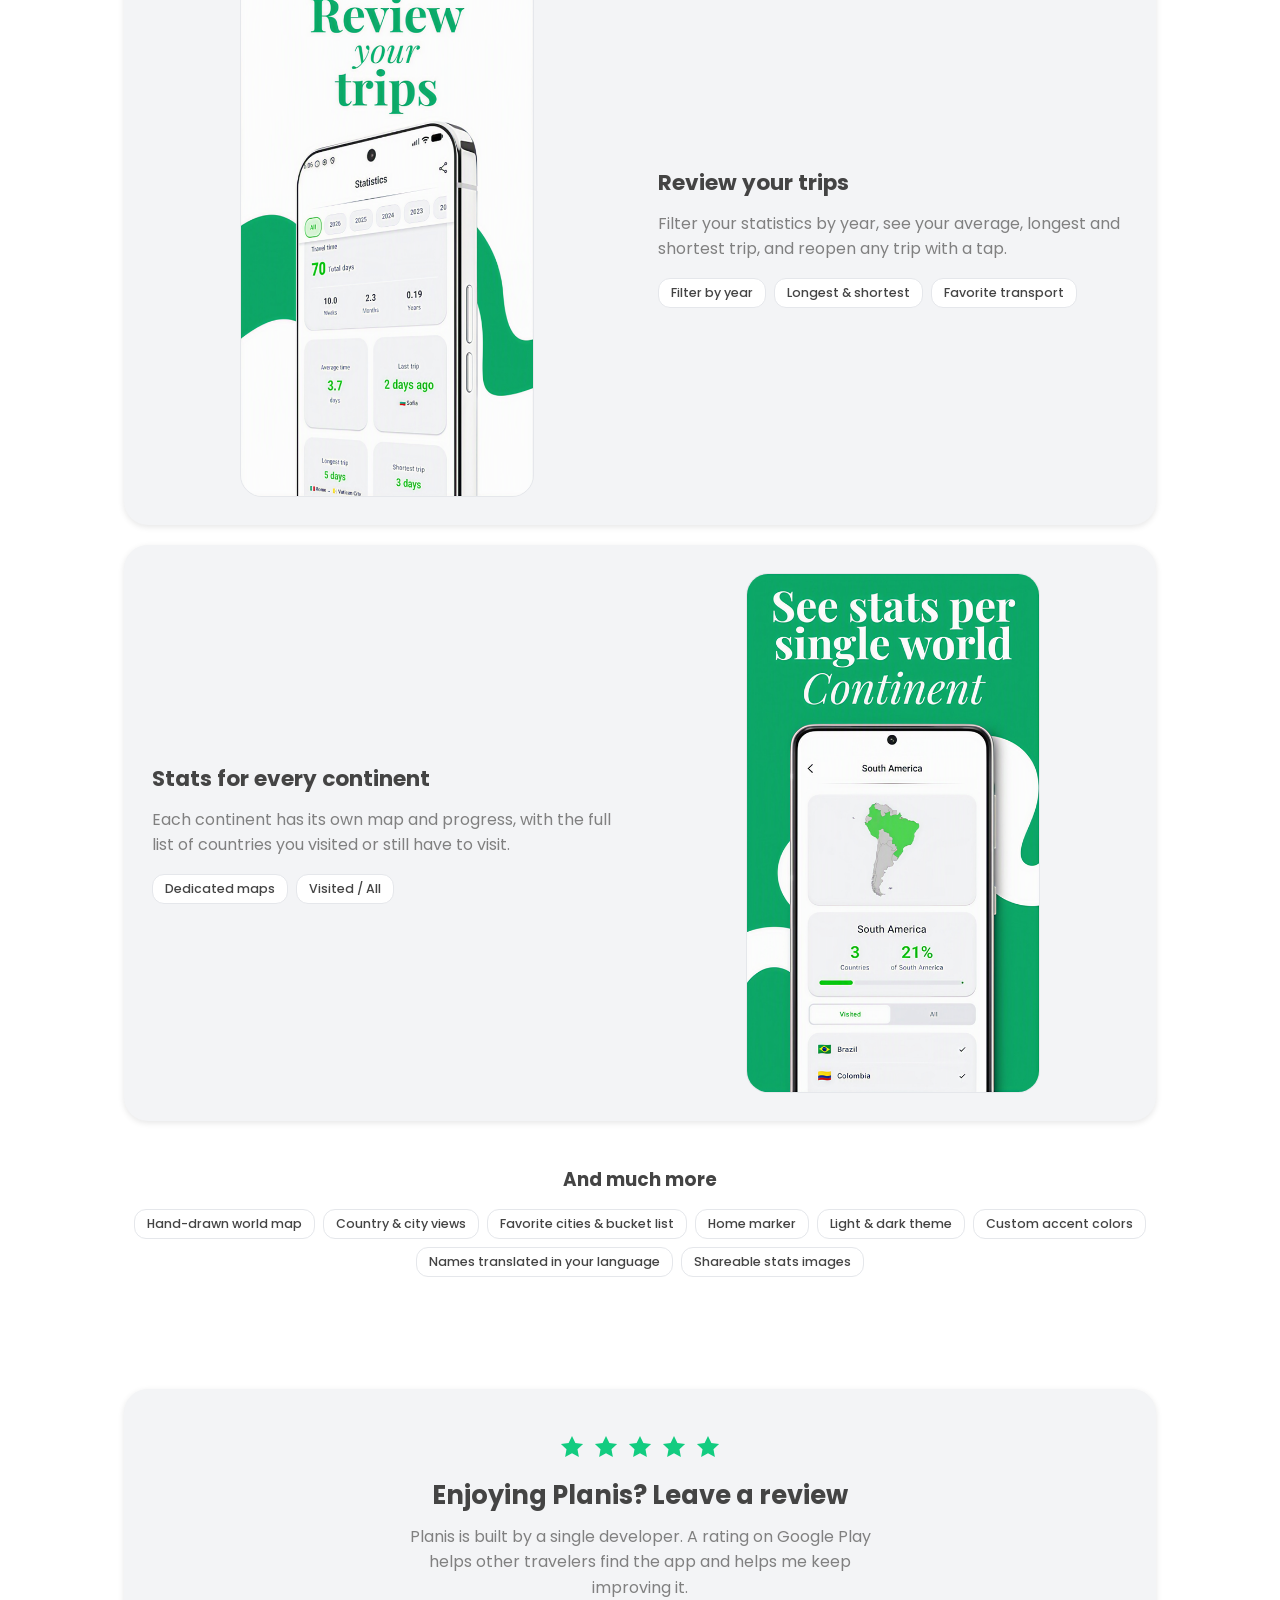
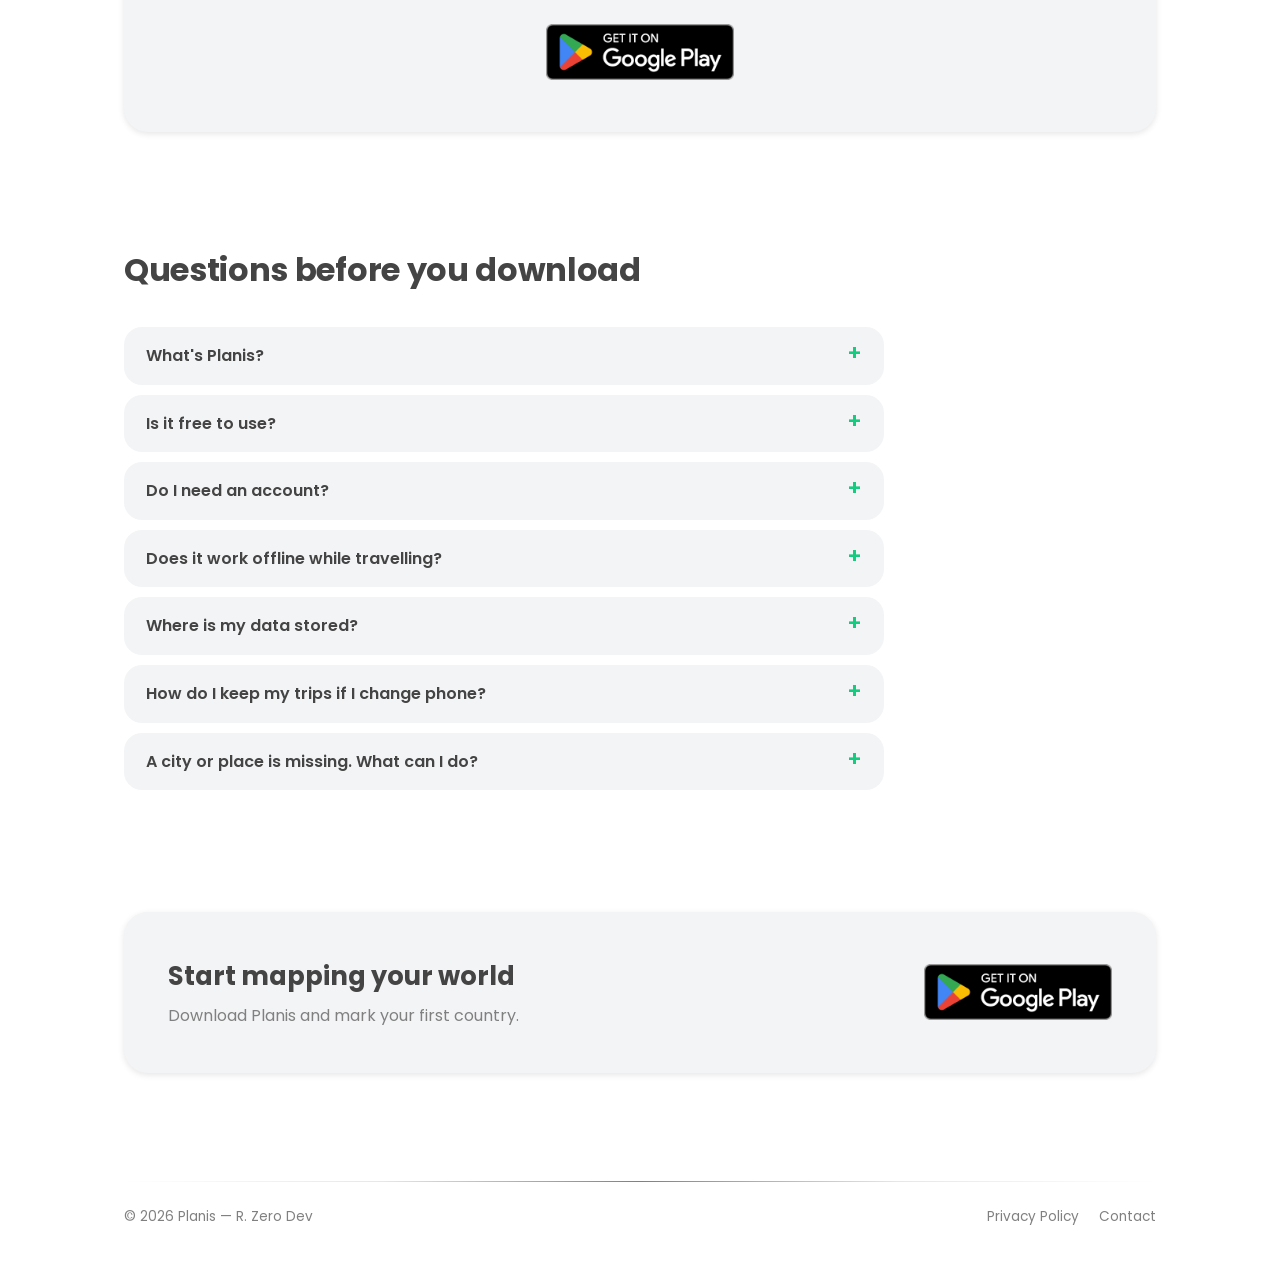
==== commit 54a5d0d3: "Update index.html" ====
--- a/index.html
+++ b/index.html
@@ -45,11 +45,11 @@
           </div>
           <div class="prefs-label">Accent color</div>
           <div class="swatches" role="group" aria-label="Accent color">
-            <button class="swatch" style="background:#0BC90F" data-c="#0BC90F" aria-label="Green" aria-pressed="true"></button>
-            <button class="swatch" style="background:#F18502" data-c="#F18502" aria-label="Orange" aria-pressed="false"></button>
-            <button class="swatch" style="background:#00EAFF" data-c="#00EAFF" aria-label="Cyan" aria-pressed="false"></button>
-            <button class="swatch" style="background:#A90CC4" data-c="#A90CC4" aria-label="Magenta" aria-pressed="false"></button>
-            <button class="swatch" style="background:#BD1207" data-c="#BD1207" aria-label="Red" aria-pressed="false"></button>
+            <button class="swatch" style="background:#12CC80FF" data-c="#12CC80FF" aria-label="Green" aria-pressed="true"></button>
+            <button class="swatch" style="background:#CC8212FF" data-c="#CC8212FF" aria-label="Orange" aria-pressed="false"></button>
+            <button class="swatch" style="background:#12BCCCFF" data-c="#12BCCCFF" aria-label="Cyan" aria-pressed="false"></button>
+            <button class="swatch" style="background:#B912CCFF" data-c="#B912CCFF" aria-label="Magenta" aria-pressed="false"></button>
+            <button class="swatch" style="background:#CC1812FF" data-c="#CC1812FF" aria-label="Red" aria-pressed="false"></button>
           </div>
         </div>
       </details>
@@ -87,6 +87,18 @@
       <div class="stat card"><div class="stat-num">Multilingual</div><div class="stat-txt">city and country names in your language</div></div>
       <div class="stat card"><div class="stat-num">0 data</div><div class="stat-txt">collected or shared</div></div>
       <div class="stat card"><div class="stat-num">No account</div><div class="stat-txt">everything stays on your phone</div></div>
+    </div>
+  </section>
+
+   <section id="video" style="padding-top:0">
+    <div class="wrap">
+      <div class="section-head"><h2>See Planis in action</h2></div>
+      <div class="video-card card">
+        <button type="button" class="video-facade" data-yt="So74aKUG7rA" aria-label="Play the Planis presentation video">
+          <img src="video-thumb.jpg" alt="Planis presentation video" width="1280" height="720" loading="lazy" decoding="async">
+          <span class="video-play" aria-hidden="true"><svg viewBox="0 0 24 24"><path d="M8 5v14l11-7z"/></svg></span>
+        </button>
+      </div>
     </div>
   </section>
  
--- a/style.css
+++ b/style.css
@@ -1,5 +1,5 @@
 :root {
-  --accent: #0bc90f;
+  --accent: #12CC80FF;
   --surface: #ffffff;
   --surface-var: #f3f4f6;
   --outline: #e5e7eb;
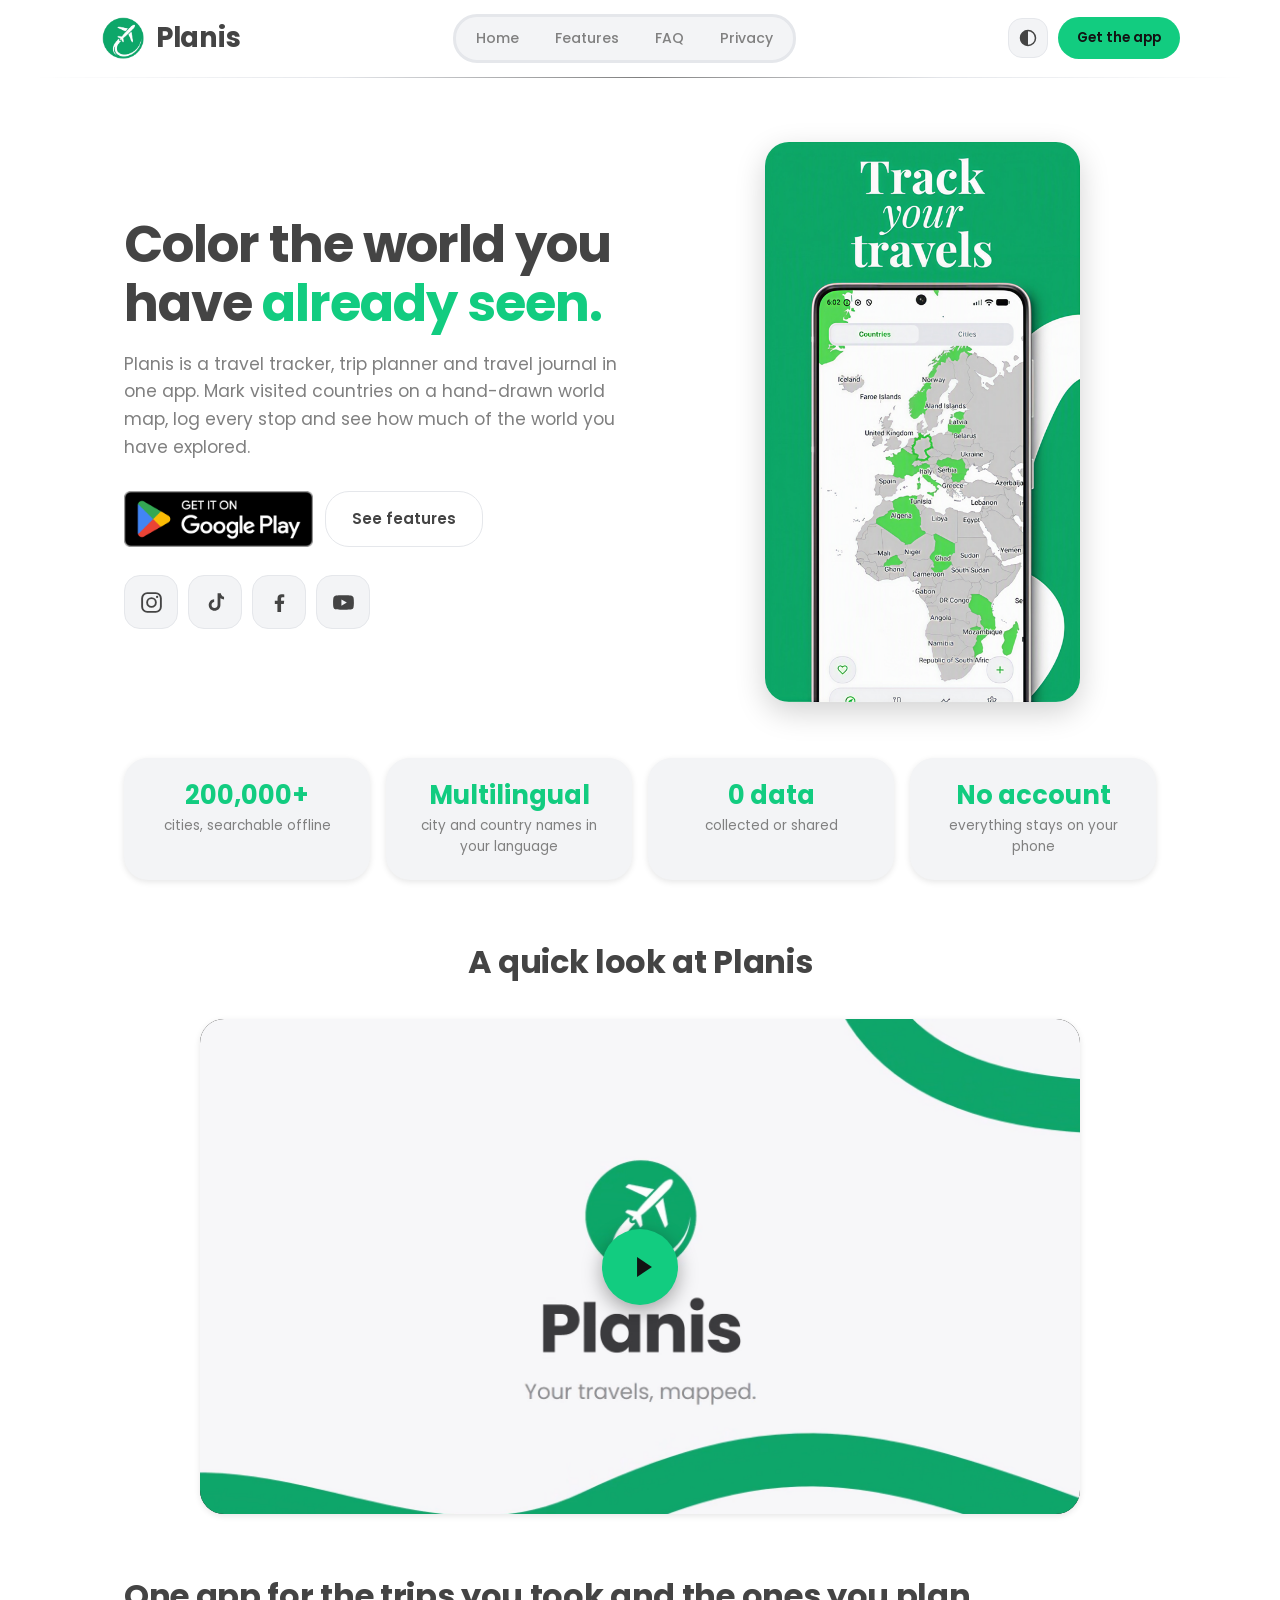
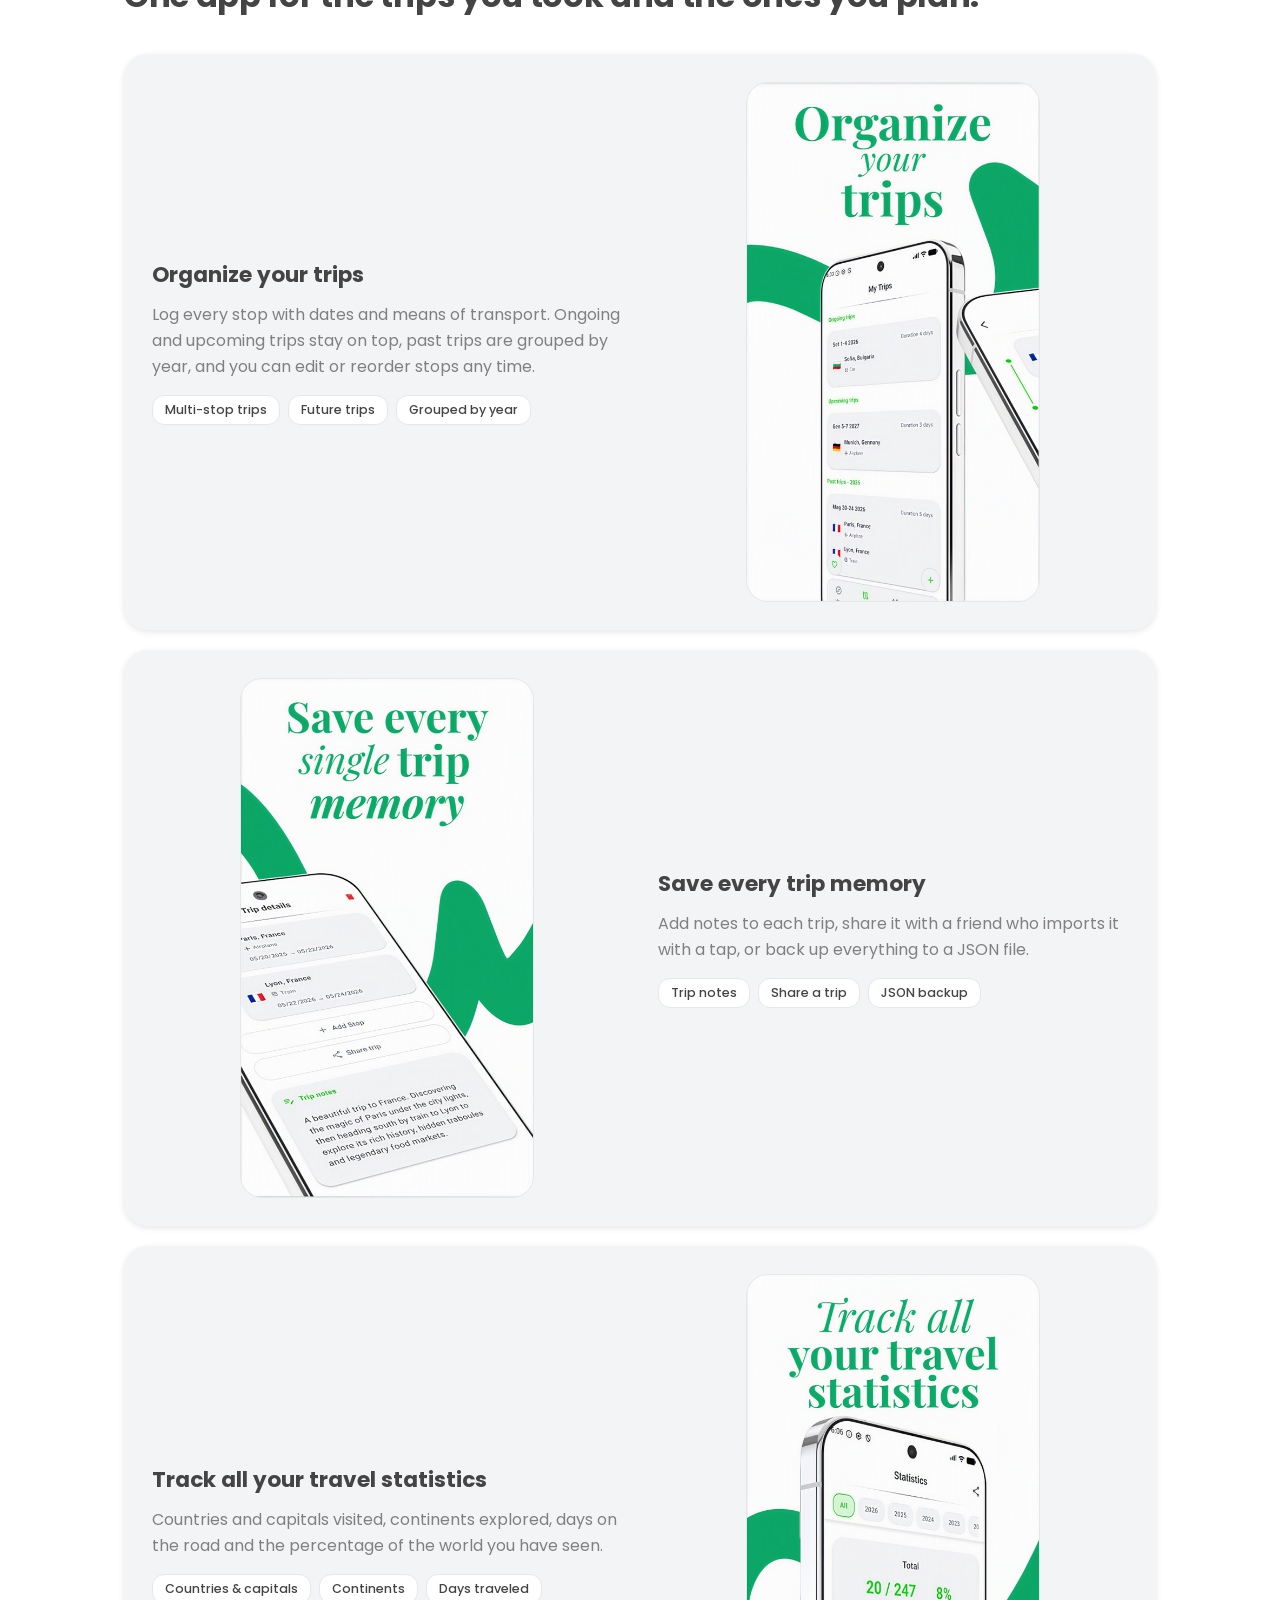
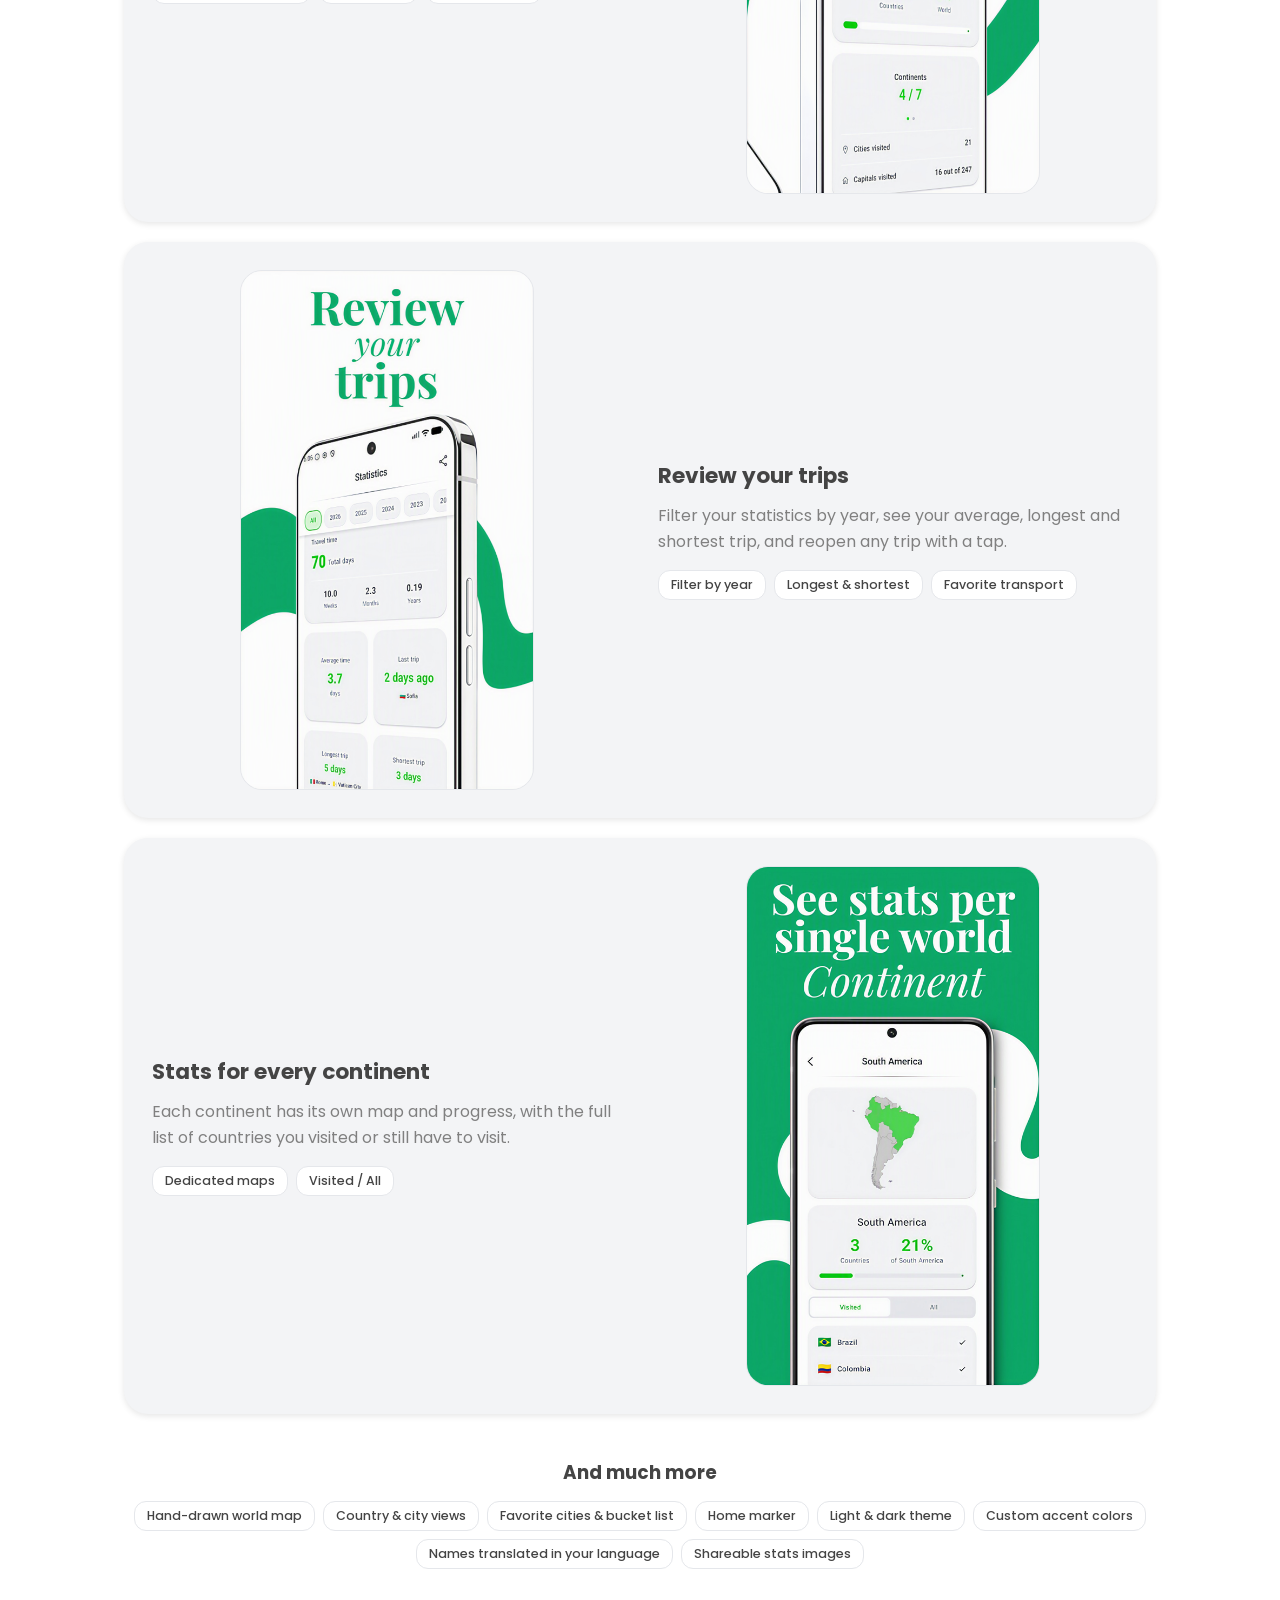
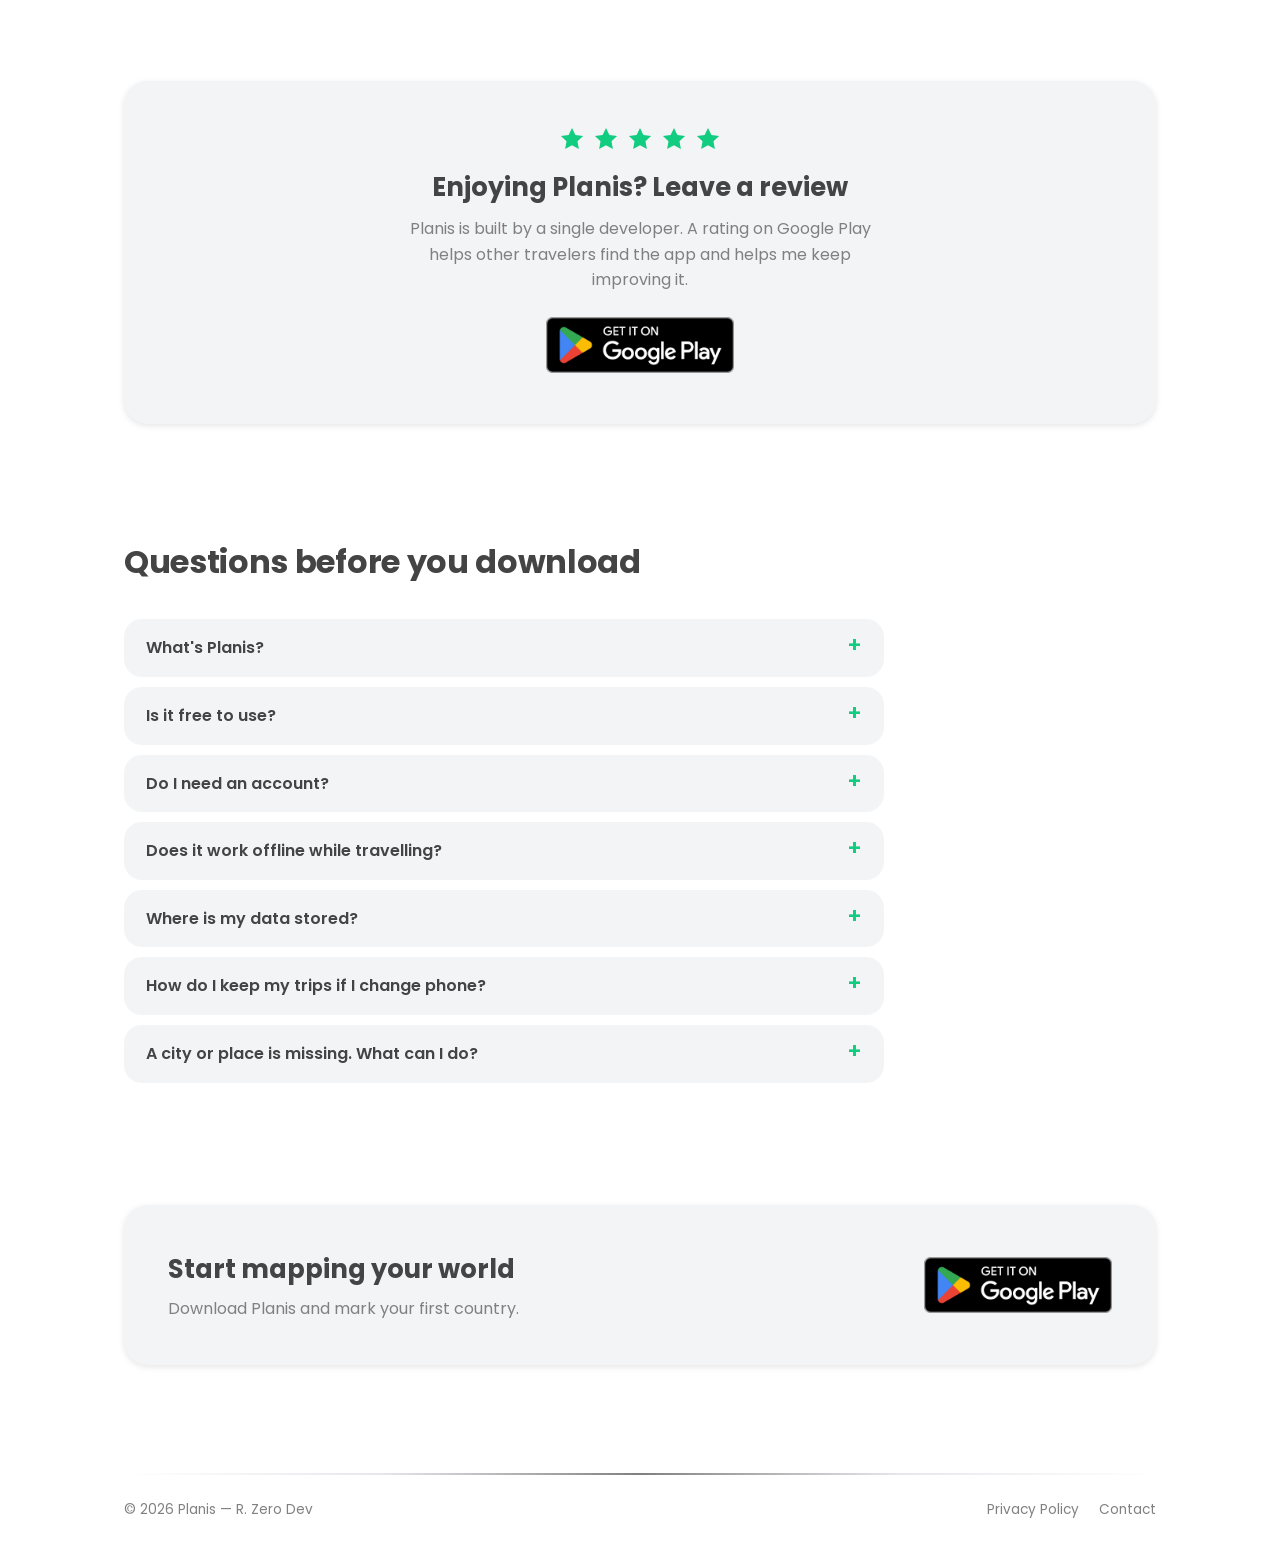
==== commit db80486d: "Update index.html" ====
--- a/index.html
+++ b/index.html
@@ -90,13 +90,13 @@
     </div>
   </section>
 
-   <section id="video" style="padding-top:0">
-    <div class="wrap">
-      <div class="section-head"><h2>See Planis in action</h2></div>
+   <section id="video" style="padding:0">
+    <div class="wrap">
+      <div class="section-head"><h2>A quick look at Planis</h2></div>
       <div class="video-card card">
         <button type="button" class="video-facade" data-yt="So74aKUG7rA" aria-label="Play the Planis presentation video">
           <img src="video-thumb.jpg" alt="Planis presentation video" width="1280" height="720" loading="lazy" decoding="async">
-          <span class="video-play" aria-hidden="true"><svg viewBox="0 0 24 24"><path d="M8 5v14l11-7z"/></svg></span>
+          <span class="video-play" aria-hidden="true"><svg viewBox="0 0 24 24"><path d="M8.5 5v14L19 12z"/></svg></span>
         </button>
       </div>
     </div>
--- a/style.css
+++ b/style.css
@@ -339,3 +339,48 @@
 .more h3 { font-size: 1.15rem; margin: 0 0 14px; }
 .more .tags { justify-content: center; }
 @media (max-width: 600px) { .feature-shot img { max-height: 440px; } .logo { font-size: 1.5rem; } .logo-img, .logo svg { width: 40px; height: 40px; } }
+
+/* ---------- Video ---------- */
+#video .section-head { text-align: center; }
+.video-card {
+  position: relative;
+  max-width: 880px;
+  margin: 0 auto;
+  aspect-ratio: 16 / 9;
+  overflow: hidden;
+  background: #000;
+}
+.video-facade {
+  position: absolute;
+  inset: 0;
+  width: 100%;
+  height: 100%;
+  padding: 0;
+  border: 0;
+  background: #000;
+  cursor: pointer;
+}
+.video-facade img { width: 100%; height: 100%; object-fit: cover; }
+.video-play {
+  position: absolute;
+  top: 50%;
+  left: 50%;
+  width: 76px;
+  height: 76px;
+  margin: -38px 0 0 -38px;
+  border-radius: 50%;
+  background: var(--accent);
+  display: flex;
+  align-items: center;
+  justify-content: center;
+  box-shadow: 0 6px 20px rgba(0,0,0,0.35);
+  transition: transform 0.2s ease;
+}
+.video-play svg { width: 34px; height: 34px; fill: var(--on-accent); margin-left: 4px; }
+.video-facade:hover .video-play,
+.video-facade:focus-visible .video-play { transform: scale(1.08); }
+.video-frame { position: absolute; inset: 0; width: 100%; height: 100%; border: 0; }
+@media (max-width: 600px) {
+  .video-play { width: 60px; height: 60px; margin: -30px 0 0 -30px; }
+  .video-play svg { width: 28px; height: 28px; }
+}
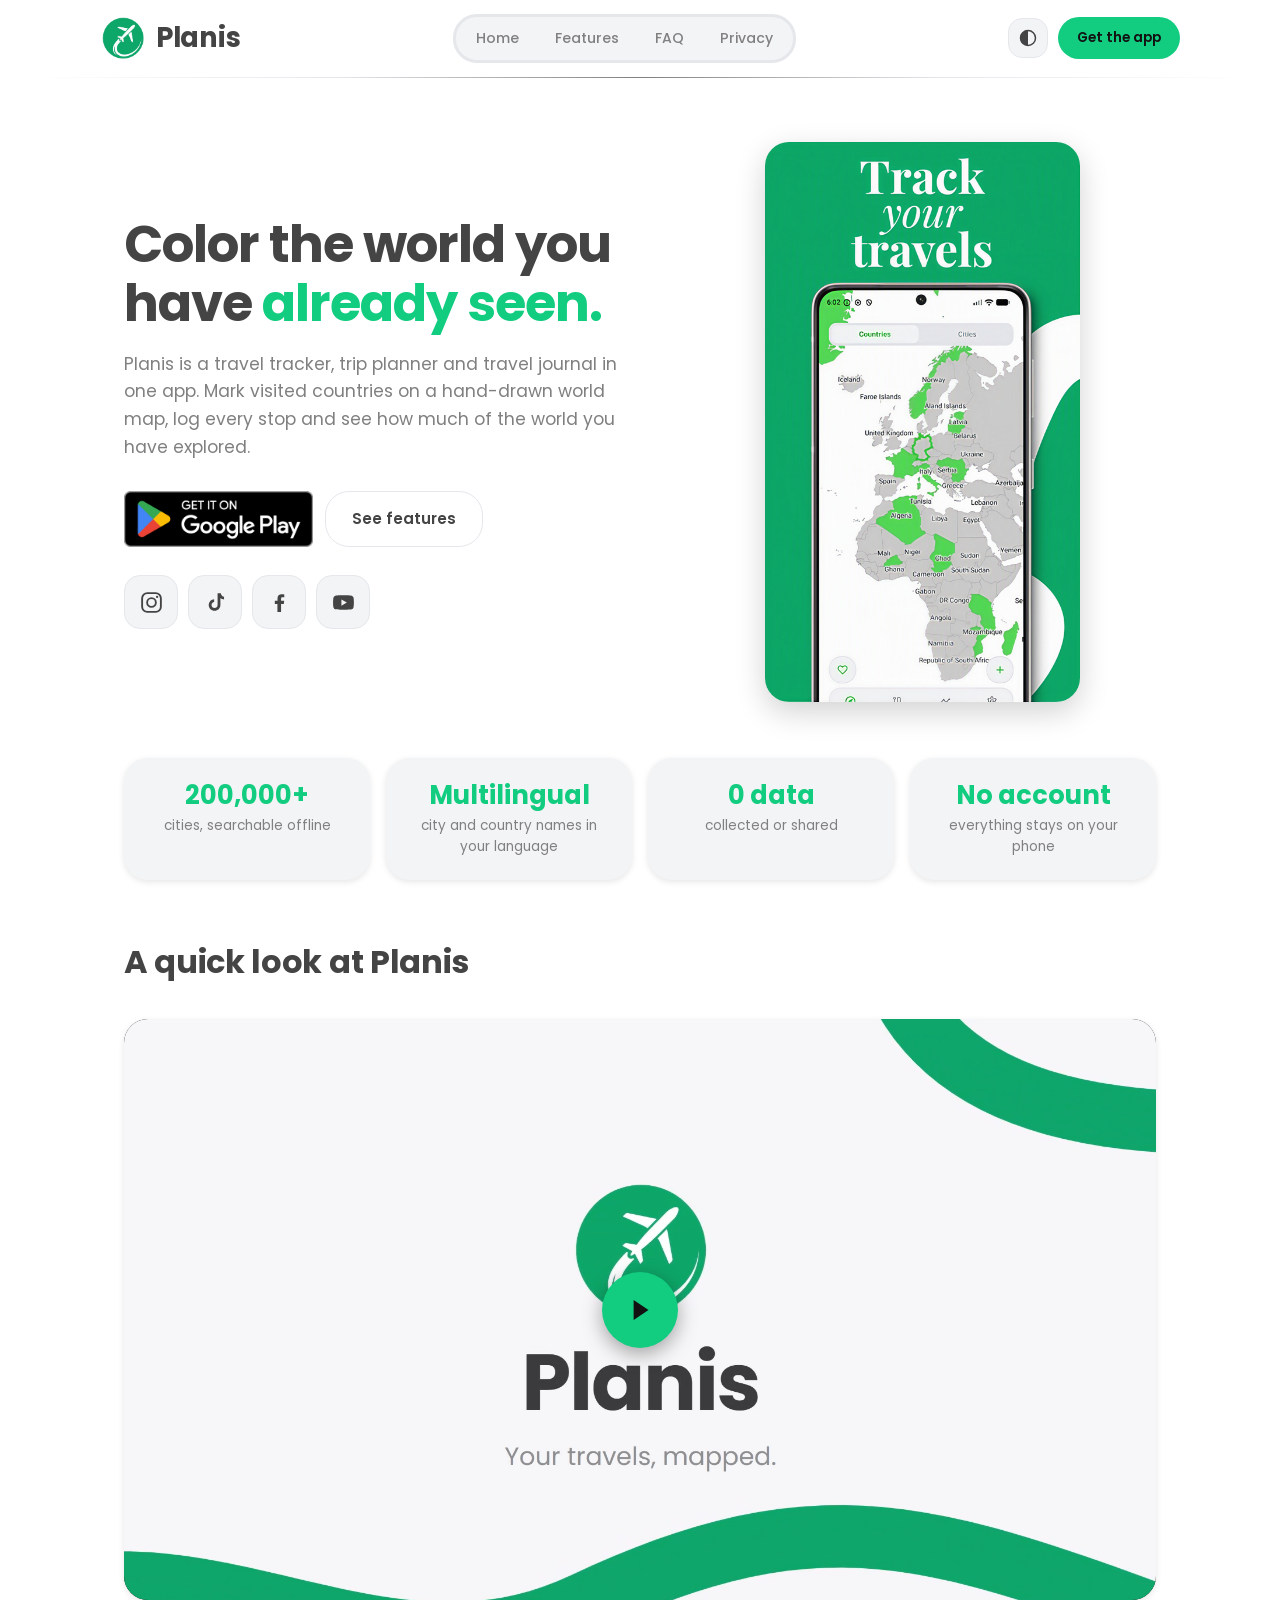
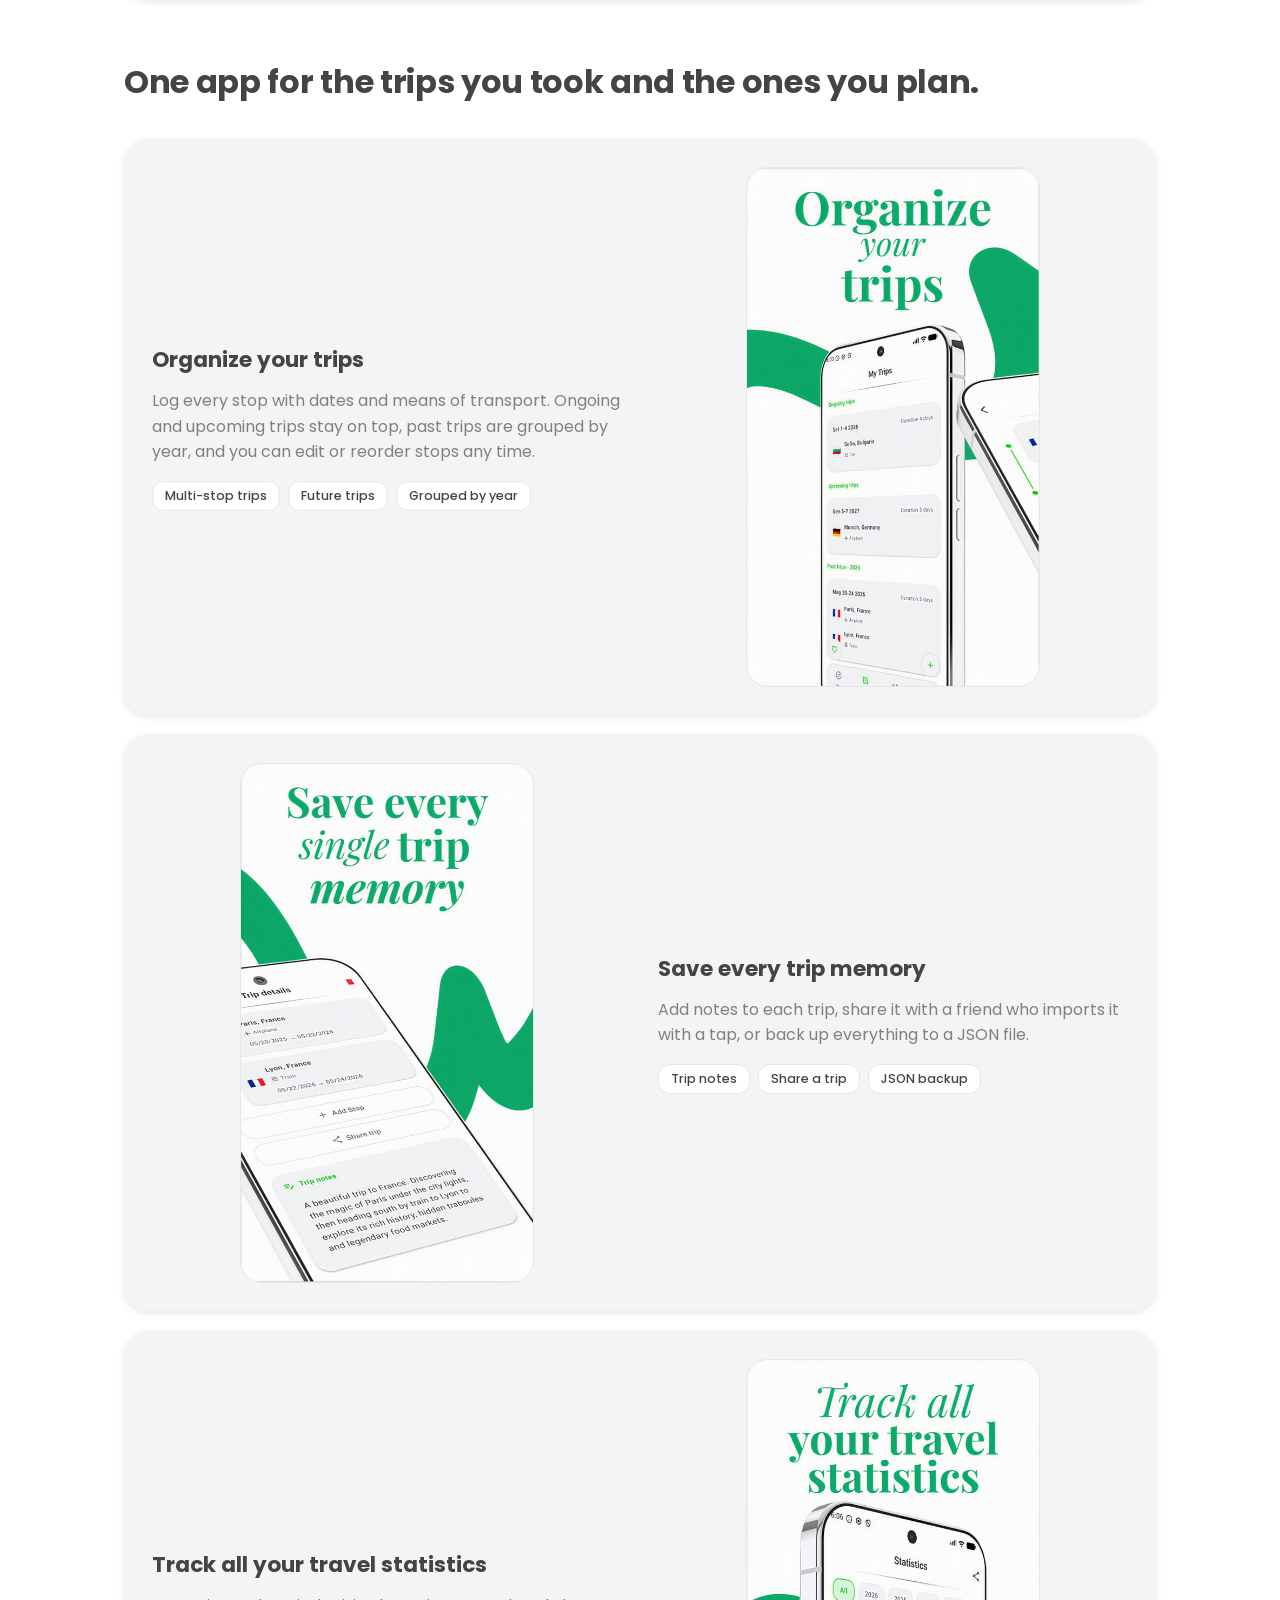
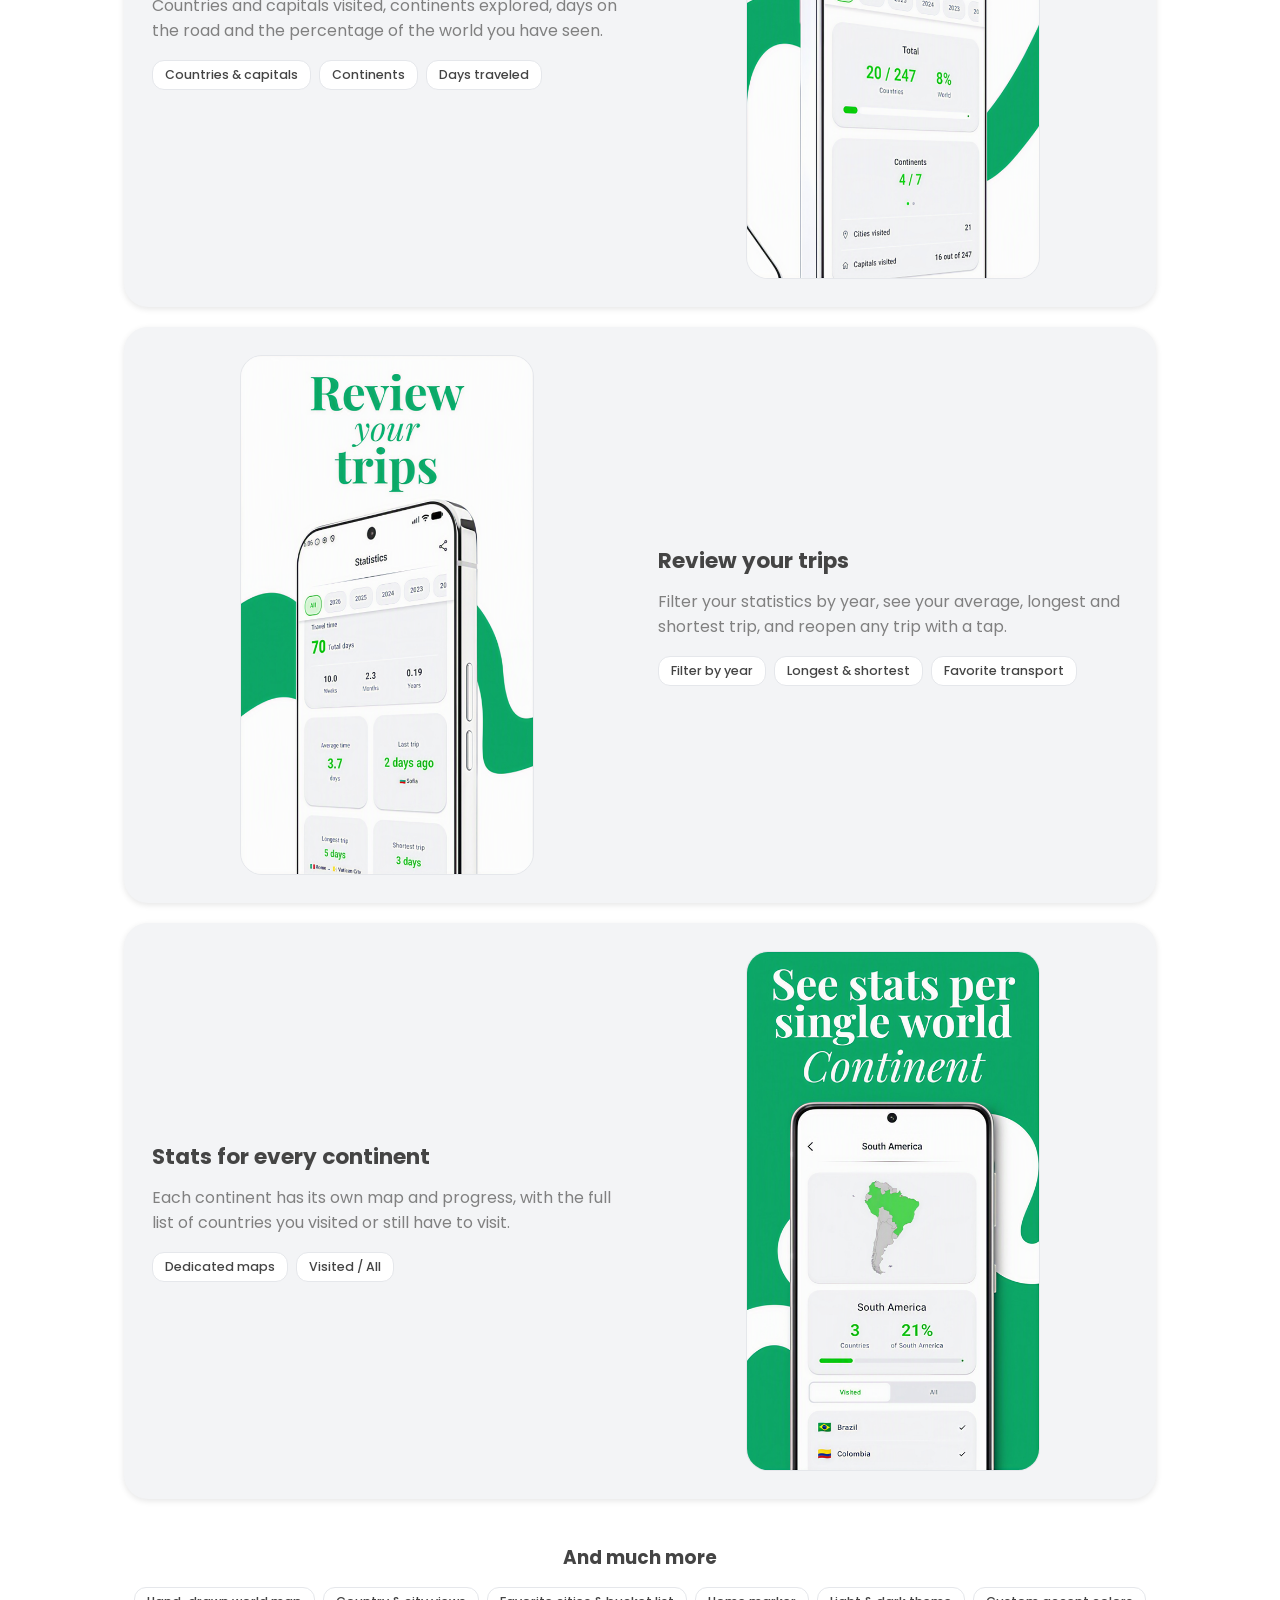
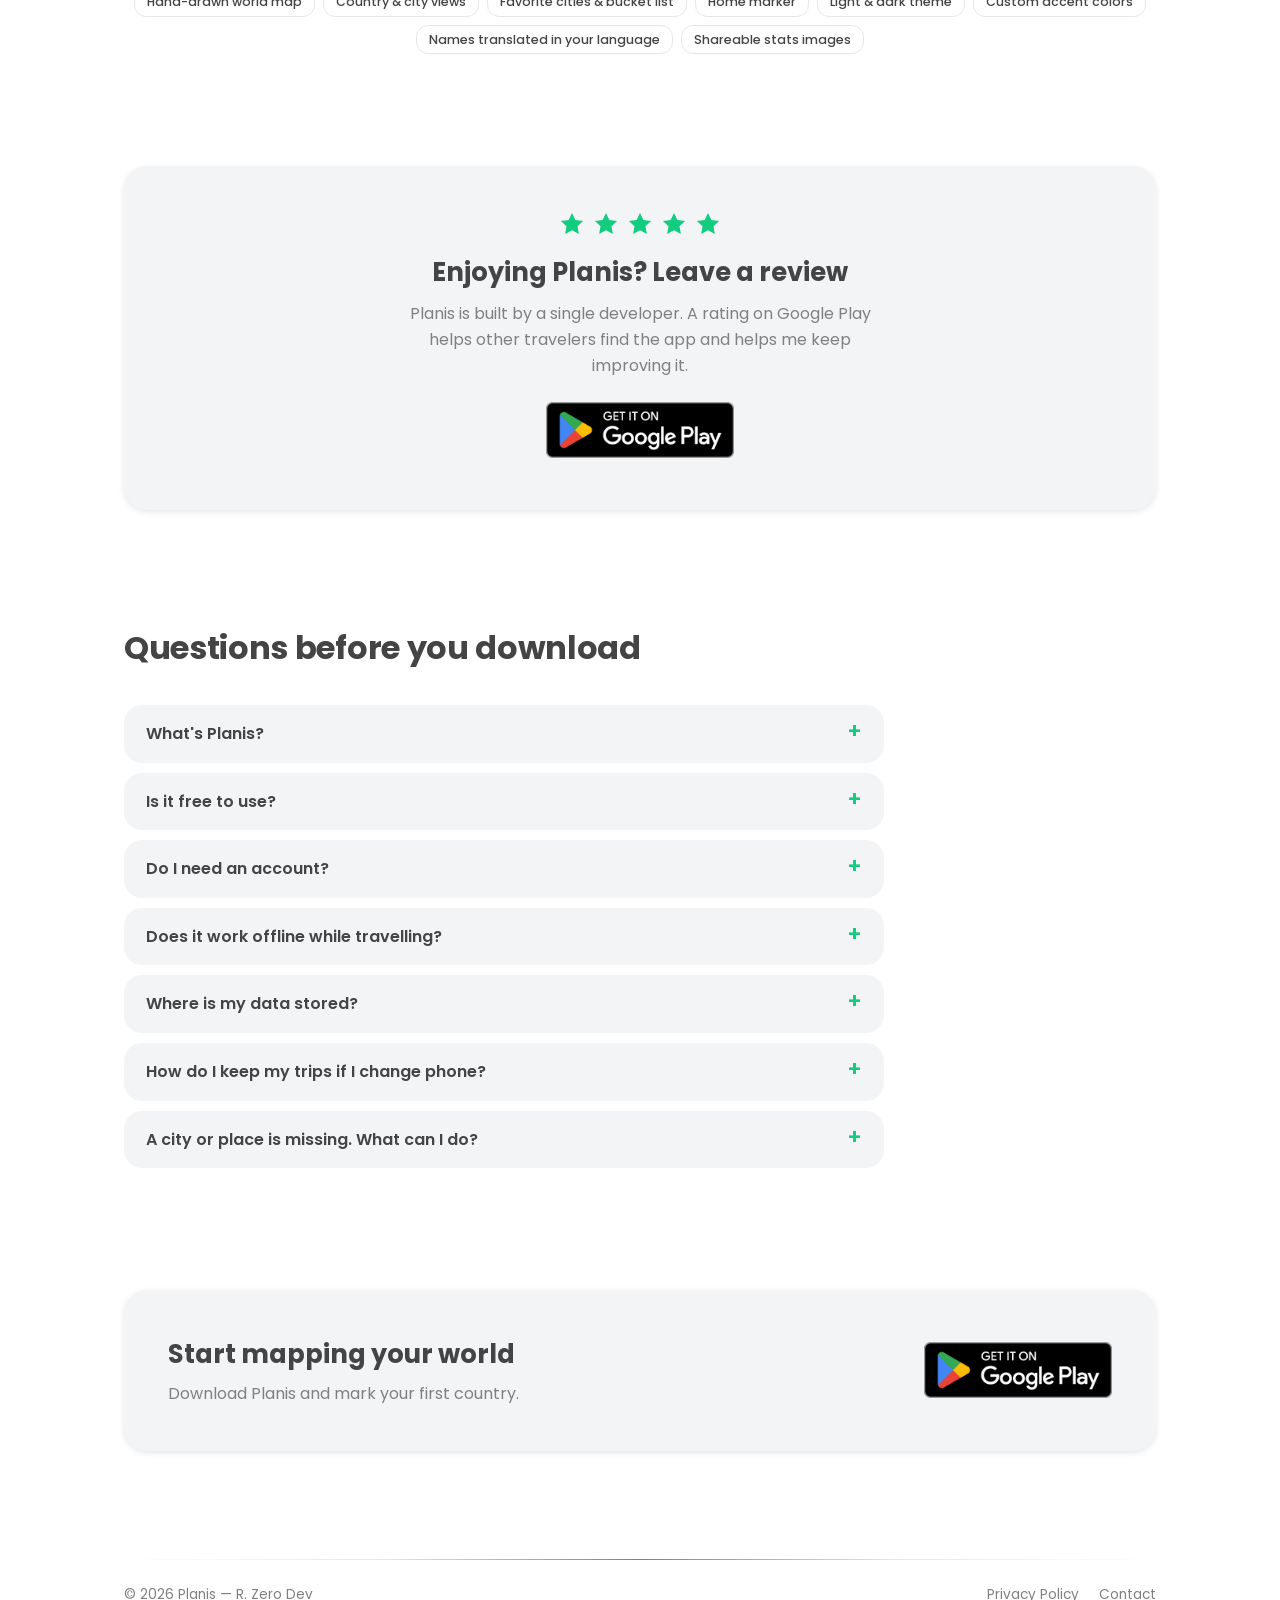
==== commit a29d6b84: "Update index.html" ====
--- a/index.html
+++ b/index.html
@@ -96,7 +96,7 @@
       <div class="video-card card">
         <button type="button" class="video-facade" data-yt="So74aKUG7rA" aria-label="Play the Planis presentation video">
           <img src="video-thumb.jpg" alt="Planis presentation video" width="1280" height="720" loading="lazy" decoding="async">
-          <span class="video-play" aria-hidden="true"><svg viewBox="0 0 24 24"><path d="M8.5 5v14L19 12z"/></svg></span>
+          <span class="video-play" aria-hidden="true"><svg viewBox="0 0 24 24"><path d="M7.5 5v14l10.5-7z"/></svg></span>
         </button>
       </div>
     </div>
--- a/style.css
+++ b/style.css
@@ -341,11 +341,8 @@
 @media (max-width: 600px) { .feature-shot img { max-height: 440px; } .logo { font-size: 1.5rem; } .logo-img, .logo svg { width: 40px; height: 40px; } }
 
 /* ---------- Video ---------- */
-#video .section-head { text-align: center; }
 .video-card {
   position: relative;
-  max-width: 880px;
-  margin: 0 auto;
   aspect-ratio: 16 / 9;
   overflow: hidden;
   background: #000;
@@ -376,7 +373,7 @@
   box-shadow: 0 6px 20px rgba(0,0,0,0.35);
   transition: transform 0.2s ease;
 }
-.video-play svg { width: 34px; height: 34px; fill: var(--on-accent); margin-left: 4px; }
+.video-play svg { width: 34px; height: 34px; fill: var(--on-accent); }
 .video-facade:hover .video-play,
 .video-facade:focus-visible .video-play { transform: scale(1.08); }
 .video-frame { position: absolute; inset: 0; width: 100%; height: 100%; border: 0; }
